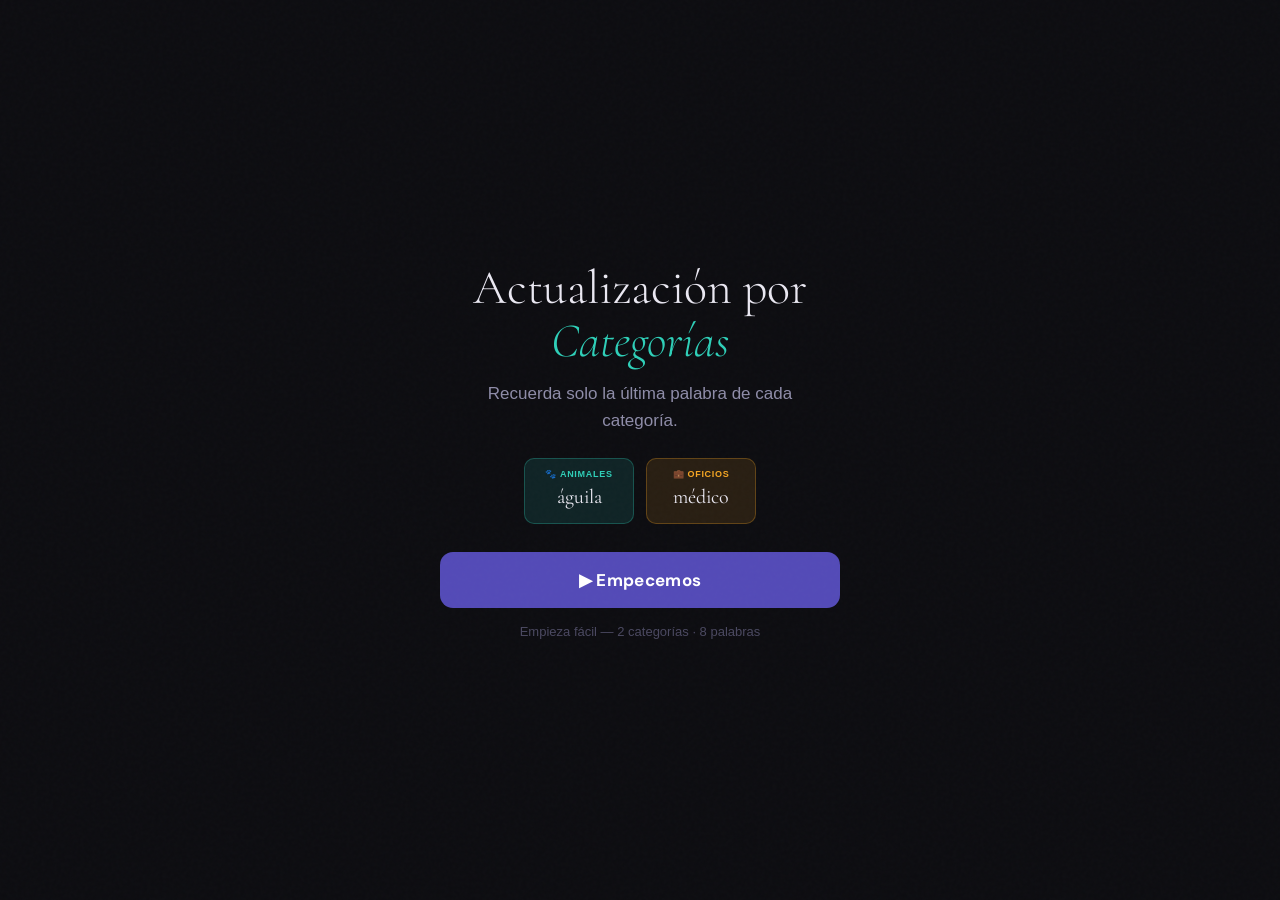
==== actualizacion_categorias.html @ b5743225 "Add files via upload" ====
<!DOCTYPE html>
<html lang="es">
<head>
<meta charset="UTF-8">
<meta name="viewport" content="width=device-width, initial-scale=1.0">
<title>EntrenaMente — Actualización por Categorías</title>
<style>
:root {
  --bg:#0C0C10; --bg2:#13131A; --card:#18181F; --card2:#1E1E28;
  --border:rgba(255,255,255,0.06); --border2:rgba(255,255,255,0.11);
  --text:#EAE8F2; --text2:#8E8CA8; --text3:#4A4860;
  /* Brand violet — primary accent */
  --violet:#B8A9FF; --violet-d:rgba(184,169,255,0.12); --violet-b:rgba(184,169,255,0.28);
  --violet-deep:#534AB7;
  /* Teal — action/success/interactive */
  --teal:#2ECFB8; --teal-d:rgba(46,207,184,0.12); --teal-b:rgba(46,207,184,0.28);
  /* Supporting palette */
  --gold:#C9A84C; --gold-l:rgba(201,168,76,0.12); --gold-b:rgba(201,168,76,0.30);
  --amber:#F5A623; --amber-d:rgba(245,166,35,0.12); --amber-b:rgba(245,166,35,0.28);
  --coral:#E05C5C; --coral-d:rgba(224,92,92,0.12); --coral-b:rgba(224,92,92,0.30);
  --purple:#B8A9FF; --purple-d:rgba(184,169,255,0.12); --purple-b:rgba(184,169,255,0.28);
  --green:#52C98A; --green-d:rgba(82,201,138,0.12); --green-b:rgba(82,201,138,0.30);
  --muted:#4A4860;
  --r:14px; --sh:0 2px 20px rgba(0,0,0,0.35);
}

* { box-sizing: border-box; margin: 0; padding: 0; }
body {
  font-family: 'Nunito', sans-serif;
  background:var(--bg); color:var(--text);
  min-height: 100vh; display: flex; flex-direction: column; align-items: center;
  padding-bottom: 60px;
}

header {
  width: 100%; background: var(--ink);
  display: flex; align-items: center; justify-content: space-between;
  padding: 12px 24px;
}
.logo { font-size: 14px; font-weight: 700; color: #fff; letter-spacing: 0.03em; }
.logo em { color: #F5C842; font-style: normal; }
.ex-tag {
  font-size: 11px; font-weight: 700; letter-spacing: 0.09em; text-transform: uppercase;
  color: var(--teal-l); background: rgba(13,115,119,0.3);
  border: 1px solid rgba(13,115,119,0.5); padding: 3px 11px; border-radius: 20px;
}
.hstats { display: flex; gap: 14px; }
.hstat { font-size: 12px; color: rgba(255,255,255,0.45); display: flex; gap: 5px; }
.hstat b { color: #F5C842; }

main { width: 100%; max-width: 680px; padding: 22px 16px 0; display: flex; flex-direction: column; gap: 16px; }

/* Stage dots */
.sdots { display: flex; gap: 5px; }
.sdot { flex: 1; height: 3px; border-radius: 2px; background: var(--bg2); transition: background 0.3s; }
.sdot.done { background: var(--teal); }
.sdot.active { background: var(--amber); }

/* Cards */
.card { background: var(--card); border-radius: var(--r); border: 1.5px solid var(--border2); box-shadow: var(--sh); overflow: hidden; display: none; }
.card.show { display: block; }
#s1.show { display:flex; flex-direction:column; min-height:100dvh; border-radius:0; border-left:none; border-right:none; border-top:none; }

.chead { padding: 15px 20px 13px; border-bottom: 1.5px solid var(--border); display: flex; justify-content: space-between; align-items: flex-start; gap: 12px; }
.ctitle { font-size: 15px; font-weight: 700; margin-bottom: 3px; }
.csub { font-size: 12px; color: var(--ink2); line-height: 1.55; max-width: 380px; }
.cpills { display: flex; gap: 6px; margin-top: 8px; flex-wrap: wrap; }
.pill { font-size: 10px; font-weight: 700; letter-spacing: 0.07em; text-transform: uppercase; padding: 2px 8px; border-radius: 20px; }
.pt { background: var(--teal-l); color: var(--teal); }
.pa { background: var(--amber-l); color: var(--amber); }
.pp { background: var(--purple-l); color: var(--purple); }

.clive { text-align: right; flex-shrink: 0; }
.clive .cv { font-size: 22px; font-weight: 700; color: var(--teal); line-height: 1; font-variant-numeric: tabular-nums; }
.clive .cl { font-size: 10px; color: var(--muted); letter-spacing: 0.06em; text-transform: uppercase; margin-top: 2px; }

.prog-bar { height: 3px; background: var(--bg2); }
.prog-fill { height: 100%; transition: width 0.4s ease, background 0.3s; }

.btn { font-family: 'Nunito', sans-serif; font-size: 13px; font-weight: 700; padding: 9px 18px; border-radius: 10px; border: none; cursor: pointer; transition: all 0.15s; }
.btn-teal { background: var(--teal); color: #fff; }
.btn-teal:hover { opacity: 0.88; }
.btn-ghost { background: transparent; color: var(--ink2); border: 1.5px solid var(--border2); }
.btn-ghost:hover { border-color: var(--ink); color: var(--ink); }
.btn-sm { padding: 6px 12px; font-size: 12px; }
.cfooter { padding:14px 20px 28px; border-top:1px solid var(--border); display:flex; align-items:center; justify-content:space-between; gap:10px; margin-top:auto; }

/* ════════════════════════
   TUTORIAL / INTRO
   ════════════════════════ */
.tut-step { display: none; flex-direction: column; }
.tut-step.show { display: flex; }
.tut-head { padding: 11px 20px; font-size: 11px; font-weight: 700; letter-spacing: 0.07em; text-transform: uppercase; color: var(--amber); background: var(--amber-m); border-bottom: 1.5px solid var(--border); }
.tut-body { padding: 18px 20px; display: flex; flex-direction: column; gap: 13px; font-size: 13px; color:var(--text); line-height: 1.65; }
.tut-body strong { color: var(--ink); }
.tut-rule { background: var(--teal-m); border: 1.5px solid rgba(13,115,119,0.2); border-radius: 10px; padding: 12px 14px; font-size: 13px; color: var(--ink2); line-height: 1.6; }
.tut-rule strong { color: var(--teal); }
.tut-footer { padding: 12px 20px; border-top: 1.5px solid var(--border); display: flex; justify-content: space-between; align-items: center; }

/* Category preview in tutorial */
.cat-preview { display: grid; grid-template-columns: 1fr 1fr; gap: 8px; }
.cat-chip {
  padding: 10px 14px; border-radius: 10px;
  border: 1.5px solid var(--border);
  display: flex; align-items: center; gap: 10px;
}
.cat-icon { font-size: 20px; }
.cat-info .cn { font-size: 13px; font-weight: 700; }
.cat-info .ce { font-size: 11px; color: var(--muted); margin-top: 1px; }
.cat-chip[data-cat="animals"] { background: var(--teal-m); border-color: rgba(13,115,119,0.3); }
.cat-chip[data-cat="animals"] .cn { color: var(--teal); }
.cat-chip[data-cat="professions"] { background: var(--amber-m); border-color: rgba(194,125,11,0.3); }
.cat-chip[data-cat="professions"] .cn { color: var(--amber); }
.cat-chip[data-cat="objects"] { background: var(--purple-m); border-color: rgba(109,40,217,0.3); }
.cat-chip[data-cat="objects"] .cn { color: var(--purple); }
.cat-chip[data-cat="places"] { background: var(--coral-m); border-color: rgba(192,57,43,0.3); }
.cat-chip[data-cat="places"] .cn { color: var(--coral); }

/* Example sequence */
.ex-stream { display: flex; gap: 8px; justify-content: center; flex-wrap: wrap; margin: 4px 0; }
.ex-word {
  padding: 7px 12px; border-radius: 9px; border: 1.5px solid var(--border2);
  background: var(--card2); font-family: 'Fraunces', serif;
  font-size: 15px; color: var(--ink2); text-align: center;
}
.ex-word.ew-animal { background: var(--teal-m); border-color: rgba(13,115,119,0.3); color: var(--teal); }
.ex-word.ew-prof { background: var(--amber-m); border-color: rgba(194,125,11,0.3); color: var(--amber); }
.ex-word.ew-obj { background: var(--purple-m); border-color: rgba(109,40,217,0.3); color: var(--purple); }
.ex-word.ew-place { background: var(--coral-m); border-color: rgba(192,57,43,0.3); color: var(--coral); }
.ex-word.latest { font-weight: 700; border-width: 2px; }

/* Difficulty selector */
.diff-opts { display: grid; grid-template-columns: repeat(3,1fr); gap: 8px; padding: 14px 20px 0; }
.dopt {
  padding: 11px 8px; border-radius: 11px; border: 1.5px solid var(--border2);
  background: var(--card2); cursor: pointer; text-align: center; transition: all 0.15s;
}
.dopt:hover { border-color: var(--teal); }
.dopt.dsel { background: var(--teal-m); border-color: var(--teal); }
.dopt .dv { font-size: 18px; font-weight: 700; color: var(--teal); }
.dopt .dl { font-size: 10px; color: var(--muted); text-transform: uppercase; letter-spacing: 0.06em; margin-top: 3px; }
.dopt .dd { font-size: 11px; color: var(--ink2); margin-top: 4px; line-height: 1.4; }

/* ════════════════════════
   GAME — word stream
   ════════════════════════ */
#stream-phase { display:flex; flex-direction:column; flex:1; }
.stream-area { flex:1; display:flex; flex-direction:column; align-items:center; justify-content:center; padding:20px; gap:20px; }

.word-stage {
  display: flex; flex-direction: column; align-items: center; gap: 8px;
}
.cat-badge {
  font-size: 11px; font-weight: 700; letter-spacing: 0.07em; text-transform: uppercase;
  padding: 3px 12px; border-radius: 20px;
}
.cat-badge.cb-animals { background: var(--teal-l); color: var(--teal); }
.cat-badge.cb-professions { background: var(--amber-l); color: var(--amber); }
.cat-badge.cb-objects { background: var(--purple-l); color: var(--purple); }
.cat-badge.cb-places { background: var(--coral-l); color: var(--coral); }

.word-big { font-family:"Cormorant Garamond",serif; font-size:56px; font-weight:300; color:var(--text); text-align:center; line-height:1.1; letter-spacing:0.01em; }
.word-big.hidden { opacity: 0; }
.word-num { font-size: 11px; color: var(--muted); letter-spacing: 0.06em; }

/* Memory slots — one per category, always visible */
.memory-slots { display:flex; gap:8px; justify-content:center; flex-wrap:wrap; padding:0 16px; }
.mem-slot { background:var(--card); border:1px solid var(--border2); border-radius:10px; padding:8px 12px; min-width:90px; text-align:center; }
.mem-slot .ms-cat { font-size: 10px; font-weight: 700; letter-spacing: 0.07em; text-transform: uppercase; margin-bottom: 5px; }
.mem-slot .ms-word {
  font-family: 'Fraunces', serif;
  font-size: 18px; font-weight: 600; color: var(--muted);
  min-height: 26px;
}
.mem-slot.ms-animals { border-color: rgba(13,115,119,0.25); }
.mem-slot.ms-animals .ms-cat { color: var(--teal); }
.mem-slot.ms-animals.updated .ms-word { color: var(--teal); }
.mem-slot.ms-professions { border-color: rgba(194,125,11,0.25); }
.mem-slot.ms-professions .ms-cat { color: var(--amber); }
.mem-slot.ms-professions.updated .ms-word { color: var(--amber); }
.mem-slot.ms-objects { border-color: rgba(109,40,217,0.25); }
.mem-slot.ms-objects .ms-cat { color: var(--purple); }
.mem-slot.ms-objects.updated .ms-word { color: var(--purple); }
.mem-slot.ms-places { border-color: rgba(192,57,43,0.25); }
.mem-slot.ms-places .ms-cat { color: var(--coral); }
.mem-slot.ms-places.updated .ms-word { color: var(--coral); }
.mem-slot.just-updated { transform: scale(1.03); box-shadow: 0 2px 10px rgba(0,0,0,0.08); }

/* Recall phase */
.recall-area { padding: 16px 20px 20px; display: flex; flex-direction: column; gap: 14px; }
.recall-label { font-size: 11px; font-weight: 700; letter-spacing: 0.07em; text-transform: uppercase; color: var(--muted); }
.recall-grid { display: grid; grid-template-columns: repeat(2, 1fr); gap: 10px; }
.recall-cat {
  border-radius: 11px; border: 1.5px solid var(--border2);
  background: var(--card2); overflow: hidden;
}
.recall-cat-head {
  padding: 8px 12px; font-size: 11px; font-weight: 700; letter-spacing: 0.07em;
  text-transform: uppercase;
}
.rch-animals { background: var(--teal-m); color: var(--teal); }
.rch-professions { background: var(--amber-m); color: var(--amber); }
.rch-objects { background: var(--purple-m); color: var(--purple); }
.rch-places { background: var(--coral-m); color: var(--coral); }
.recall-options { padding: 8px; display: flex; flex-direction: column; gap: 5px; }
.ropt {
  padding: 8px 10px; border-radius: 8px; border: 1.5px solid var(--border);
  background: var(--card); font-family: 'Fraunces', serif; font-size: 15px;
  cursor: pointer; color: var(--ink2); transition: all 0.12s;
}
.ropt:hover { border-color: var(--ink); color: var(--ink); }
.ropt.ro-correct { background: var(--green-l); border-color: var(--teal); color: var(--teal); pointer-events: none; }
.ropt.ro-wrong { background: var(--coral-l); border-color: var(--coral); color: var(--coral); pointer-events: none; }
.ropt.ro-locked { pointer-events: none; opacity: 0.4; }

/* Results */
.res-body { padding: 22px 20px; display: flex; flex-direction: column; gap: 14px; }
.res-top { display: grid; grid-template-columns: 1fr 1fr; gap: 10px; }
.res-box { background: var(--card2); border: 1.5px solid var(--border); border-radius: 12px; padding: 14px 12px; text-align: center; }
.res-box .rv { font-size: 38px; font-weight: 300; color: var(--teal); line-height: 1; }
.res-box .rl { font-size: 10px; color: var(--muted); letter-spacing: 0.05em; text-transform: uppercase; margin-top: 4px; }
.res-grid { display: grid; grid-template-columns: repeat(4,1fr); gap: 8px; }
.rg { background: var(--card2); border: 1.5px solid var(--border); border-radius: 10px; padding: 10px 8px; text-align: center; }
.rg .rv { font-size: 16px; font-weight: 700; }
.rg .rl { font-size: 10px; color: var(--muted); letter-spacing: 0.04em; text-transform: uppercase; margin-top: 2px; }
.insight { padding: 13px 15px; border-radius: 11px; background: var(--purple-m); border: 1.5px solid rgba(109,40,217,0.15); font-size: 13px; color: var(--ink2); line-height: 1.65; }
.insight strong { color: var(--purple); }
.res-btns { display: flex; gap: 10px; justify-content: center; }

/* Sci note */
.sci { background: var(--card); border: 1.5px solid var(--border2); border-radius: var(--r); padding: 15px 19px; font-size: 12px; color: var(--ink2); line-height: 1.7; box-shadow: var(--sh); }
.sci-hd { font-size: 10px; font-weight: 700; letter-spacing: 0.09em; text-transform: uppercase; color: var(--muted); margin-bottom: 7px; }

@keyframes pulse-slot { 0%,100%{opacity:1} 50%{opacity:0.6} }
.pulsing { animation: pulse-slot 0.6s ease; }

/* ═══════════════════════════════════════
   MOBILE RESPONSIVENESS — applied globally
   ═══════════════════════════════════════ */
@media (max-width: 640px) {
  /* Base text scale up */
  body { font-size: 16px; }

  /* Header: hide XP bar and secondary stats on very small screens */
  .xp-bar-wrap { display: none !important; }
  header { padding: 12px 16px !important; }

  /* Main container: full bleed with comfortable padding */
  main { padding: 16px 12px 0 !important; gap: 14px !important; }

  /* Cards: reduce padding so content breathes */
  .chead, .card-top { padding: 14px 16px 12px !important; }
  .ctitle, .card-title { font-size: 17px !important; }
  .csub, .card-sub { font-size: 14px !important; }

  /* Controls grid: single column on mobile */
  .controls-grid { grid-template-columns: 1fr !important; padding: 14px 16px !important; }

  /* Question options: bigger tap targets */
  .q-opt, .qopt, .copt, .ropt { 
    padding: 14px 16px !important; 
    font-size: 15px !important; 
    min-height: 48px !important;
  }

  /* RSVP word: bigger on mobile */
  .rsvp-pre, .rsvp-focal, .rsvp-post, .rsvp-word-full { font-size: 36px !important; }
  .rsvp-phrase { font-size: 22px !important; line-height: 1.4 !important; }
  .rsvp-viewport { height: 180px !important; padding: 0 16px !important; }

  /* Buttons: full width on mobile where stacked */
  .cfooter, .q-footer, .drill-footer { 
    padding: 12px 14px !important; 
    flex-wrap: wrap !important; 
    gap: 8px !important;
  }
  .btn { font-size: 14px !important; padding: 11px 16px !important; min-height: 44px !important; }
  .btn-sm { font-size: 13px !important; padding: 10px 14px !important; }
  .start-btn { font-size: 16px !important; padding: 16px !important; }

  /* Memory slots: 2 col max */
  .memory-slots { grid-template-columns: 1fr 1fr !important; }

  /* Recall grid: single col on narrow phones */
  .recall-grid { grid-template-columns: 1fr !important; }

  /* Word flash display */
  .word-big { font-size: 34px !important; }
  .mem-item { font-size: 38px !important; }

  /* n-back grid cells */
  .vis-grid { width: 192px !important; gap: 6px !important; }
  .cell { width: 56px !important; height: 56px !important; }

  /* Letter display */
  .letter-display { font-size: 42px !important; }

  /* Mode/tab grids */
  .mode-grid { grid-template-columns: 1fr !important; }
  .mode-tabs { grid-template-columns: 1fr !important; }
  .task-tabs { grid-template-columns: 1fr !important; }

  /* Pillar section padding on index */
  .pillar, .section-label, .divider { padding-left: 16px !important; padding-right: 16px !important; }

  /* Results boxes */
  .res-top, .res-grid { gap: 8px !important; }
  .res-box .rv, .res-big .rv { font-size: 32px !important; }

  /* Sentence display in Contrarreloj */
  .sentence-display { font-size: 16px !important; line-height: 1.8 !important; }
  .reading-area { padding: 18px 16px 14px !important; }

  /* Recall slots in Memoria Activa */
  .recall-slot { min-width: 44px !important; height: 46px !important; font-size: 12px !important; }
  .recall-area { padding: 14px 14px 16px !important; }
  .keyboard { gap: 5px !important; }
  .key { padding: 10px 5px !important; font-size: 14px !important; }

  /* Equation display */
  .equation-display { font-size: 26px !important; }

  /* Sent display in Contrarreloj */
  .sent-display { font-size: 18px !important; }

  /* Tutorial steps */
  .tut-body { padding: 14px 16px !important; font-size: 14px !important; }
  .tut-footer { padding: 12px 16px !important; }
  .tut-head { padding: 10px 16px !important; }

  /* Stats header: smaller */
  .hstats { gap: 10px !important; }
  .hstat { font-size: 11px !important; }
  .hstat b { font-size: 12px !important; }

  /* Science note collapsible */
  .sci-toggle-btn { font-size: 13px !important; }
}

/* Collapsible science note */
.sci-details {
  background: var(--card, #fff);
  border: 1.5px solid var(--border2, rgba(0,0,0,0.12));
  border-radius: 12px;
  overflow: hidden;
  box-shadow: 0 1px 4px rgba(0,0,0,0.06);
}
.sci-details summary {
  padding: 13px 18px;
  font-size: 13px; font-weight: 700;
  cursor: pointer; list-style: none;
  display: flex; align-items: center; justify-content: space-between;
  color: var(--muted, #888); letter-spacing: 0.03em;
  user-select: none;
  -webkit-tap-highlight-color: transparent;
}
.sci-details summary::-webkit-details-marker { display: none; }
.sci-details summary::after {
  content: '▸';
  font-size: 11px; transition: transform 0.2s;
  color: var(--muted, #888);
}
.sci-details[open] summary::after { transform: rotate(90deg); }
.sci-details[open] summary {
  border-bottom: 1.5px solid var(--border, rgba(0,0,0,0.08));
}
.sci-details-body {
  padding: 14px 18px 16px;
  font-size: 13px; color:var(--text); line-height: 1.7;
}
@media (max-width: 640px) {
  .sci-details summary { font-size: 14px !important; padding: 14px 16px !important; }
  .sci-details-body { font-size: 14px !important; padding: 14px 16px 16px !important; }
}

body::before{content:'';position:fixed;inset:0;pointer-events:none;z-index:0;opacity:0.4;
  background-image:url("data:image/svg+xml,%3Csvg viewBox='0 0 256 256' xmlns='http://www.w3.org/2000/svg'%3E%3Cfilter id='n'%3E%3CfeTurbulence type='fractalNoise' baseFrequency='0.9' numOctaves='4' stitchTiles='stitch'/%3E%3C/filter%3E%3Crect width='100%25' height='100%25' filter='url(%23n)' opacity='0.05'/%3E%3C/svg%3E");}

/* ── Shared design system classes ── */
.logo{font-family:'Cormorant Garamond',serif;font-size:20px;font-weight:300;color:var(--text);letter-spacing:-0.01em;}
.logo em{color:var(--gold);font-style:italic;}
.hdr-back{font-size:12px;color:var(--text3);text-decoration:none;display:flex;align-items:center;gap:4px;transition:color 0.15s;}
.hdr-back:hover{color:var(--text2);}
.hdr-ex-name{font-size:12px;font-weight:600;letter-spacing:0.08em;text-transform:uppercase;color:var(--text3);}
.hdr-stat{font-size:12px;color:var(--text3);display:flex;align-items:center;gap:5px;}
.hdr-stat b{color:var(--teal);font-size:13px;}
.instr-banner{background:var(--teal-d);border-bottom:1px solid var(--teal-b);padding:14px 20px;display:flex;align-items:flex-start;gap:12px;}
.instr-icon{font-size:20px;flex-shrink:0;margin-top:1px;}
.instr-text{font-size:14px;color:var(--text2);line-height:1.65;}
.instr-text strong{color:var(--text);font-weight:600;}
.card-title-serif{font-family:'Cormorant Garamond',serif;font-size:24px;font-weight:300;color:var(--text);line-height:1.1;margin-bottom:4px;}
.sci-details{background:var(--card);border:1px solid var(--border2);border-radius:var(--r);box-shadow:var(--sh);overflow:hidden;}
.sci-details summary{padding:13px 18px;font-size:12px;font-weight:700;letter-spacing:0.07em;text-transform:uppercase;color:var(--text3);cursor:pointer;list-style:none;display:flex;align-items:center;justify-content:space-between;-webkit-tap-highlight-color:transparent;}
.sci-details summary::-webkit-details-marker{display:none;}
.sci-details summary::after{content:'▸';font-size:10px;transition:transform 0.2s;color:var(--text3);}
.sci-details[open] summary::after{transform:rotate(90deg);}
.sci-details[open] summary{border-bottom:1px solid var(--border);}
.sci-body,.sci-details-body{padding:14px 18px 16px;font-size:13px;color:var(--text2);line-height:1.7;}
.sci-body strong,.sci-details-body strong{color:var(--text);}


/* ── Ready Screen ── */
.ready-screen {
  position:fixed; inset:0; z-index:200;
  background:var(--bg);
  display:flex; flex-direction:column;
  align-items:center; justify-content:center;
  padding:32px 24px; text-align:center;
  overflow:hidden;
}
.ready-screen.hidden { display:none; }
.ready-screen::before {
  content:''; position:absolute; inset:0; pointer-events:none; z-index:0; opacity:0.4;
  background-image:url("data:image/svg+xml,%3Csvg viewBox='0 0 256 256' xmlns='http://www.w3.org/2000/svg'%3E%3Cfilter id='n'%3E%3CfeTurbulence type='fractalNoise' baseFrequency='0.9' numOctaves='4' stitchTiles='stitch'/%3E%3C/filter%3E%3Crect width='100%25' height='100%25' filter='url(%23n)' opacity='0.05'/%3E%3C/svg%3E");
}
.ready-inner{display:flex;flex-direction:column;align-items:center;width:100%;max-width:400px;padding:12px 0 8px;text-align:center;}
@keyframes rdyUp { from{opacity:0;transform:translateY(20px)} to{opacity:1;transform:translateY(0)} }
.ready-logo{font-family:'Fredoka',sans-serif;font-size:14px;font-weight:600;color:var(--text3);letter-spacing:0.02em;margin-bottom:16px;text-align:center;}
.ready-logo em{color:var(--violet);font-style:italic;}
.ready-title {
  font-family:'Cormorant Garamond',serif;
  font-size:clamp(32px,8vw,48px); font-weight:300;
  color:var(--text); line-height:1.1; margin-bottom:12px;
}
.ready-title em { color:var(--teal); font-style:italic; }
.ready-sub{font-size:17px;color:var(--text2);line-height:1.6;text-align:center;margin-bottom:24px;max-width:320px;}
.ready-sub strong { color:var(--text); font-weight:600; }

/* Animation preview box */
.ready-preview {
  width:100%; max-width:340px;
  background:var(--card); border:1px solid var(--border2);
  border-radius:16px; overflow:hidden;
  margin-bottom:28px; min-height:110px;
  display:flex; align-items:center; justify-content:center;
  position:relative;
}
.preview-label {
  position:absolute; top:10px; left:14px;
  font-size:10px; font-weight:700; letter-spacing:0.10em;
  text-transform:uppercase; color:var(--text3);
}
.preview-inner {
  padding:20px 24px; width:100%;
  display:flex; align-items:center; justify-content:center;
}


.ready-step-text strong { color:var(--text); font-weight:600; }

.ready-btn {
  width:100%; padding:17px;
  background:var(--teal); color:var(--bg);
  border:none; border-radius:13px; cursor:pointer;
  font-family:'DM Sans',sans-serif;
  font-size:17px; font-weight:700; letter-spacing:0.02em;
  transition:all 0.2s; -webkit-tap-highlight-color:transparent;
  margin-bottom:14px;
}
.ready-btn:hover { opacity:0.88; transform:translateY(-1px); }
.ready-btn:active { transform:translateY(0); }
.ready-hint {
  font-size:13px; color:var(--text3); line-height:1.5;
}

@media(max-width:600px) {
  .ready-screen { padding:24px 16px; }
  .ready-title { font-size:34px; }
  .ready-sub { font-size:16px; }
  .ready-steps { flex-direction:column; gap:8px; }
  .ready-btn { font-size:16px; padding:16px; }
}


/* ── Brand logo ── */
.logo, .brand-name {
  font-family: 'Fredoka', 'Cormorant Garamond', serif;
  font-size: 20px; font-weight: 600;
  color: var(--text); letter-spacing: -0.01em;
  display: flex; align-items: center;
}
.logo em, .brand-name em {
  color: var(--violet); font-style: italic;
}
/* ── Primary button — violet ── */
.btn-teal, .ready-btn {
  background: var(--violet-deep) !important;
  color: #fff !important;
}
.btn-teal:hover, .ready-btn:hover {
  background: var(--violet) !important;
  opacity: 1 !important;
}
/* Keep teal for success/feedback states */
.btn-teal.btn-success { background: var(--teal) !important; }


/* Session next button — shown only during session flow */
.session-next-btn {
  display: none;
  width: 100%;
  padding: 16px;
  background: var(--violet-deep);
  color: #fff;
  border: none;
  border-radius: 13px;
  font-family: 'Fredoka', 'DM Sans', sans-serif;
  font-size: 17px;
  font-weight: 600;
  cursor: pointer;
  transition: all 0.2s;
  margin-top: 10px;
  -webkit-tap-highlight-color: transparent;
}
.session-next-btn:hover { background: var(--violet); }

</style>
<link rel="preconnect" href="https://fonts.googleapis.com">
<link href="https://fonts.googleapis.com/css2?family=Fredoka:wght@600&family=Cormorant+Garamond:ital,wght@0,300;0,400;0,600;1,300;1,400&family=DM+Sans:wght@300;400;500;600&display=swap" rel="stylesheet">
</head>
<body>

<main>

<div class="ready-screen" id="ready-screen">
  <div class="ready-inner">
    <div class="ready-title">Actualización por <em>Categorías</em></div>
    <div class="ready-sub">Recuerda solo la última palabra de cada categoría.</div>

    
    <div style="display:flex;gap:12px;justify-content:center;margin-bottom:28px;">
      <div id="rdy-slot-a" style="width:110px;background:var(--teal-d);border:1px solid var(--teal-b);border-radius:10px;padding:10px 12px;text-align:center;">
        <div style="font-size:9px;font-weight:700;letter-spacing:0.08em;text-transform:uppercase;color:var(--teal);margin-bottom:6px;">🐾 Animales</div>
        <div id="rdy-slot-a-word" style="font-family:'Cormorant Garamond',serif;font-size:20px;color:var(--text);min-height:28px;transition:opacity 0.2s;">–</div>
      </div>
      <div id="rdy-slot-b" style="width:110px;background:var(--amber-d);border:1px solid var(--amber-b);border-radius:10px;padding:10px 12px;text-align:center;">
        <div style="font-size:9px;font-weight:700;letter-spacing:0.08em;text-transform:uppercase;color:var(--amber);margin-bottom:6px;">💼 Oficios</div>
        <div id="rdy-slot-b-word" style="font-family:'Cormorant Garamond',serif;font-size:20px;color:var(--text);min-height:28px;transition:opacity 0.2s;">–</div>
      </div>
    </div>
    <button class="ready-btn" onclick="dismissReady()">▶ Empecemos</button>
    <div class="ready-hint">Empieza fácil — 2 categorías · 8 palabras</div>
  </div>
</div>
<script>
(function(){
  const seq=[
    {cat:'a',word:'perro'},{cat:'b',word:'médico'},
    {cat:'a',word:'águila'},{cat:'b',word:'piloto'},
    {cat:'a',word:'cebra'}
  ];
  let si=0;
  const sw=document.getElementById('rdy-stream-word');
  const sc=document.getElementById('rdy-stream-cat');
  const sa=document.getElementById('rdy-slot-a-word');
  const sb=document.getElementById('rdy-slot-b-word');
  if(!sw) return;
  function next(){
    const item=seq[si%seq.length];
    sw.style.opacity='0';
    setTimeout(()=>{
      sw.textContent=item.word; sw.style.opacity='1';
      sc.textContent=item.cat==='a'?'🐾 Animales':'💼 Oficios';
      if(item.cat==='a'){ sa.textContent=item.word; sa.style.color='var(--teal)'; setTimeout(()=>sa.style.color='var(--text)',600); }
      else { sb.textContent=item.word; sb.style.color='var(--amber)'; setTimeout(()=>sb.style.color='var(--text)',600); }
      si++;
    },120);
    setTimeout(()=>{ sw.style.opacity='0'; sc.textContent=''; setTimeout(next,400); },1100);
  }
  setTimeout(next,500);
})();
function dismissReady(){
  document.getElementById('ready-screen').classList.add('hidden');
  if(typeof requestWakeLock==='function') requestWakeLock();
  startGame();
}

// ── Session completion tracking ──
function markComplete() {
  try {
    const today = new Date().toISOString().slice(0,10);
    const all = JSON.parse(localStorage.getItem('em_completions') || '{}');
    if(!all[today]) all[today] = [];
    if(!all[today].includes('cats')) all[today].push('cats');
    localStorage.setItem('em_completions', JSON.stringify(all));
  } catch(e) {}
  showSessionUI();
}

function completeAndContinue() {
  markComplete();
  setTimeout(() => goNextOrHome('index.html'), 1200);
}


// ── Session navigation ──
function getSessionNext() {
  try {
    const q = JSON.parse(localStorage.getItem('em_session_queue')||'null');
    if(!q) return null;
    const today = new Date().toISOString().slice(0,10);
    if(q.date !== today) return null; // stale queue

    // Get completed today
    const all = JSON.parse(localStorage.getItem('em_completions')||'{}');
    const done = all[today] || [];

    // Find next uncompleted in queue
    const remaining = q.keys.filter(k => !done.includes(k));
    if(remaining.length === 0) return 'done'; // all finished

    const urls = {
      flash:'lectura_flash_rsvp.html', bloques:'lectura_por_bloques_prototype.html',
      contra:'contrarreloj.html', vision:'vision_paralela.html',
      saltos:'saltos_visuales.html', memoria:'memoria_activa.html',
      cats:'actualizacion_categorias.html', continua:'actualizacion_continua.html',
    };
    return urls[remaining[0]] ? urls[remaining[0]] + '?session=1' : null;
  } catch(e) { return null; }
}

function isInSession() {
  return new URLSearchParams(window.location.search).get('session') === '1';
}

function goNextOrHome(homeUrl) {
  if(!isInSession()) { window.location.href = homeUrl; return; }
  const next = getSessionNext();
  if(!next || next === 'done') {
    window.location.href = 'index.html?done=session';
  } else {
    window.location.href = next;
  }
}


// Update session button labels to reflect position in queue
function updateSessionBtnLabels() {
  if(!isInSession()) return;
  const next = getSessionNext();
  const isLast = !next || next === 'done';
  const label = isLast ? 'Finalizar sesión →' : 'Siguiente ejercicio →';
  document.querySelectorAll('.session-next-btn').forEach(b => {
    b.textContent = label;
  });
}

</script>


  <div class="sdots" style="display:none;">
    <div class="sdot active" id="sd0"></div>
    <div class="sdot" id="sd1"></div>
    <div class="sdot" id="sd2"></div>
  </div>

  <!-- ══════════════════════
       STAGE 0: Tutorial
       ══════════════════════ -->
    <div class="card show" id="s0">
    <div style="padding:20px 20px 14px;border-bottom:1px solid var(--border);">
      <div style="font-family:'Cormorant Garamond',serif;font-size:24px;font-weight:300;color:var(--text);margin-bottom:4px;">Actualización por <em style="color:var(--teal);font-style:italic;">Categorías</em></div>
      <div style="font-size:15px;color:var(--text2);line-height:1.6;">Recuerda <strong style="color:var(--text);">solo la última palabra</strong> de cada categoría. ¿Cuántas categorías quieres entrenar?</div>
    </div>

    <div style="padding:16px 20px;display:grid;grid-template-columns:repeat(3,1fr);gap:10px;">
      <div class="dopt dsel" id="diff-easy" onclick="setDiff('easy')" style="text-align:center;padding:14px 8px;">
        <div style="font-size:26px;font-weight:300;color:var(--teal);font-family:'Cormorant Garamond',serif;">2</div>
        <div style="font-size:10px;color:var(--text3);text-transform:uppercase;letter-spacing:0.06em;margin-top:2px;">categorías</div>
        <div style="font-size:12px;color:var(--text2);margin-top:6px;line-height:1.4;">Para empezar</div>
      </div>
      <div class="dopt" id="diff-medium" onclick="setDiff('medium')" style="text-align:center;padding:14px 8px;">
        <div style="font-size:26px;font-weight:300;color:var(--teal);font-family:'Cormorant Garamond',serif;">3</div>
        <div style="font-size:10px;color:var(--text3);text-transform:uppercase;letter-spacing:0.06em;margin-top:2px;">categorías</div>
        <div style="font-size:12px;color:var(--text2);margin-top:6px;line-height:1.4;">Desafío medio</div>
      </div>
      <div class="dopt" id="diff-hard" onclick="setDiff('hard')" style="text-align:center;padding:14px 8px;">
        <div style="font-size:26px;font-weight:300;color:var(--teal);font-family:'Cormorant Garamond',serif;">4</div>
        <div style="font-size:10px;color:var(--text3);text-transform:uppercase;letter-spacing:0.06em;margin-top:2px;">categorías</div>
        <div style="font-size:12px;color:var(--text2);margin-top:6px;line-height:1.4;">Máxima dificultad</div>
      </div>
    </div>

    <div style="padding:0 20px 18px;">
      <button class="btn btn-teal btn-wide" style="font-size:16px;" onclick="startGame()">▶ Comenzar</button>
    </div>
  </div>

  <!-- ══════════════════════
       STAGE 1: Stream + Recall
       ══════════════════════ -->
  <div class="card" id="s1">
    <div class="chead" style="padding:12px 20px;">
      <div style="font-size:13px;color:var(--text3);">Recuerda la última de cada categoría</div>
      <div class="clive"><div class="cv" id="g-prog">1/12</div><div class="cl">palabra</div></div>
    </div>
    <div class="prog-bar"><div class="prog-fill" id="g-fill" style="width:0%;background:var(--amber)"></div></div>

    <!-- Streaming phase -->
    <div id="stream-phase">
      <div class="stream-area">
        <div class="word-stage">
          <div class="cat-badge" id="word-cat-badge">–</div>
          <div class="word-big" id="word-display">·</div>
          <div class="word-num" id="word-num"></div>
        </div>
        <!-- Live memory slots -->
        <div class="memory-slots" id="memory-slots">
          <div class="mem-slot ms-animals" id="ms-animals">
            <div class="ms-cat">🐾 Animales</div>
            <div class="ms-word" id="msw-animals">–</div>
          </div>
          <div class="mem-slot ms-professions" id="ms-professions">
            <div class="ms-cat">💼 Profesiones</div>
            <div class="ms-word" id="msw-professions">–</div>
          </div>
          <div class="mem-slot ms-objects" id="ms-objects">
            <div class="ms-cat">🔧 Objetos</div>
            <div class="ms-word" id="msw-objects">–</div>
          </div>
          <div class="mem-slot ms-places" id="ms-places">
            <div class="ms-cat">📍 Lugares</div>
            <div class="ms-word" id="msw-places">–</div>
          </div>
        </div>
      </div>
      <div class="cfooter">
        <div style="font-size:12px;color:var(--muted)">Las ranuras muestran la última palabra guardada de cada categoría</div>
        <button class="btn btn-ghost btn-sm" onclick="abortGame()">✕ Salir</button>
      </div>
    </div>

    <!-- Recall phase (hidden until stream ends) -->
    <div id="recall-phase" style="display:none">
      <div style="padding:14px 20px 10px;background:var(--amber-m);border-bottom:1.5px solid var(--border)">
        <div style="font-size:13px;font-weight:700;color:var(--amber)">¿Cuál fue la última palabra de cada categoría?</div>
        <div style="font-size:12px;color:var(--ink2);margin-top:2px">Elige una respuesta por categoría</div>
      </div>
      <div class="recall-area">
        <div class="recall-grid" id="recall-grid"></div>
      </div>
      <div class="cfooter">
        <div style="font-size:12px;color:var(--muted)" id="recall-hint">Responde las <span id="recall-remaining">4</span> categorías para continuar</div>
        <button class="btn btn-teal" id="next-round-btn" style="display:none" onclick="nextRound()">Siguiente ronda →</button>
      </div>
    </div>
  </div>

  <!-- ══════════════════════
       STAGE 2: Results
       ══════════════════════ -->
  <div class="card" id="s2">
    <div class="chead">
      <div><div class="ctitle">Resultados</div></div>
    </div>
    <div class="res-body" id="res-body"></div>
  </div>

  <details class="sci-details session-hide">
  <summary>⚗ Base científica — actualización por categorías</summary>
  <div class="sci-details-body">Esta tarea es la medida de <em>updating</em> del modelo de Miyake et al. (2000), el framework más citado de funciones ejecutivas. <strong>El updating fue el predictor más fuerte de razonamiento fluido y comprensión lectora</strong> entre los tres componentes ejecutivos (updating, shifting, inhibición). La tarea de categorías es más accesible que el n-back porque la regla es natural ("guarda solo la última"), el estímulo es verbal-semántico (activando directamente redes de lectura), y no requiere decisiones de respuesta rápida — pero mantiene el mismo proceso de actualización continua que hace al n-back efectivo.</div>
</details>

</main>

<script>
// ─────────────────────────────
// Content
// ─────────────────────────────
const CATEGORIES = {
  animals:     { label: 'Animales',     icon: '🐾', cls: 'cb-animals',     rch: 'rch-animals',
    words: ['perro','águila','cebra','lobo','rana','delfín','puma','cigüeña','nutria','halcón',
            'lince','cobra','orca','alce','buitre','zorro','topo','cuervo','jaguar','flamenco',
            'camello','pingüino','murciélago','cóndor','hipopótamo','rinoceronte','tortuga',
            'cocodrilo','pulpo','tiburón','guepardo','búho','avestruz','gorila','castor',
            'mapache','ornitorrinco','salamandra','pelícano','armadillo'] },
  professions: { label: 'Profesiones',  icon: '💼', cls: 'cb-professions',  rch: 'rch-professions',
    words: ['médico','piloto','chef','físico','juez','pintor','sastre','geólogo','locutor','árbitro',
            'notario','herrero','cirujano','botánico','filósofo','marino','hortelano','mecánico',
            'arquitecto','ingeniero','enfermero','abogado','contador','psicólogo','biólogo',
            'astrónomo','periodista','diplomático','diseñador','economista','sociólogo',
            'farmacéutico','veterinario','arqueólogo','coreógrafo','urbanista','neurólogo',
            'climatólogo','genetista','epidemiólogo'] },
  objects:     { label: 'Objetos',      icon: '🔧', cls: 'cb-objects',      rch: 'rch-objects',
    words: ['llave','espejo','mapa','ancla','frasco','compás','linterna','navaja','bisturí','veleta',
            'prisma','tornillo','palanca','embudo','cincel','candado','pistón','péndulo',
            'termómetro','microscopio','telescopio','brújula','balanza','sextante','escalpelo',
            'cronómetro','diapasón','catalejo','manómetro','destornillador','calibrador',
            'estetoscopio','altímetro','barómetro','higrómetro','podómetro','metrónomo',
            'astrolabio','teodolito','amperímetro'] },
  places:      { label: 'Lugares',      icon: '📍', cls: 'cb-places',       rch: 'rch-places',
    words: ['plaza','faro','cueva','claustro','delta','marisma','alcázar','islote','páramo','meandro',
            'vertiente','zaguán','cenote','arrecife','colina','pantano','meseta','farallón',
            'volcán','glaciar','estuario','acantilado','sabana','tundra','bahía','cañón',
            'laguna','archipiélago','cordillera','manantial','oasis','atolón','fiordo','estepa',
            'selva','ciénaga','otero','cabo','promontorio','anfiteatro'] },
};
const CAT_KEYS = Object.keys(CATEGORIES);

// ─────────────────────────────
// State
// ─────────────────────────────
let difficulty = 'easy'; // easy=8, medium=12, hard=16
let streamLength = 8;
let totalRounds = 3;
let roundIdx = 0;
let streamIdx = 0;
let sequence = [];       // [{cat, word}]
let currentMemory = {};  // {animals: word, professions: word, ...}
let roundResults = [];   // [{cat, correct: bool}] per round
let streamTimer = null;
let recallAnswered = 0;
let recallCorrect = 0;
let totalAnswered = 0;
let totalCorrect = 0;

const WORD_SHOW_MS = 1400;
const WORD_GAP_MS  = 400;

const DIFF_LENGTHS = { easy: 8, medium: 12, hard: 16 };

// ─────────────────────────────
// Stage & tutorial nav
// ─────────────────────────────
function setStage(n) {
  ['s0','s1','s2'].forEach((id,i)=>document.getElementById(id).classList.toggle('show',i===n));
  ['sd0','sd1','sd2'].forEach((id,i)=>{
    const d=document.getElementById(id);
    d.classList.remove('active','done');
    if(i<n) d.classList.add('done'); else if(i===n) d.classList.add('active');
  });
}

function tutStep(n) {
  document.querySelectorAll('.tut-step').forEach(el=>el.classList.remove('show'));
  const s=document.getElementById('tut-'+n);
  if(s) s.classList.add('show');
}

function setDiff(d) {
  difficulty=d;
  streamLength=DIFF_LENGTHS[d];
  document.querySelectorAll('.dopt').forEach(el=>el.classList.remove('dsel'));
  document.getElementById('diff-'+d).classList.add('dsel');
  // s0-words element removed — difficulty display handled by dopt cards
}

// ─────────────────────────────
// Session start
// ─────────────────────────────
// Active categories depends on difficulty
// easy=2 cats, medium=3 cats, hard=4 cats
const DIFF_CATS = {
  easy: ['animals','professions'],
  medium: ['animals','professions','objects'],
  hard: ['animals','professions','objects','places'],
};
let activeCats = ['animals','professions']; // default easy

function startGame() {
  requestWakeLock();
  activeCats = DIFF_CATS[difficulty] || CAT_KEYS;
  roundIdx=0; totalAnswered=0; totalCorrect=0; roundResults=[];
  const hr=document.getElementById('hdr-round'); if(hr) hr.textContent='1/'+totalRounds;
  // Update recall-remaining to reflect active cat count
  const rr=document.getElementById('recall-remaining');
  if(rr) rr.textContent=activeCats.length;
  setStage(1);
  startRound();
}

function startRound() {
  streamIdx=0; recallAnswered=0; recallCorrect=0;
  currentMemory={animals:null,professions:null,objects:null,places:null};
  sequence=buildSequence(streamLength);

  const gt=document.getElementById('g-title'); if(gt) gt.textContent='Observa y actualiza';
  const gp=document.getElementById('g-prog'); if(gp) gp.textContent='1/'+streamLength;
  const gf=document.getElementById('g-fill'); if(gf){ gf.style.width='0%'; gf.style.background='var(--amber)'; }
  const hrr=document.getElementById('hdr-round'); if(hrr) hrr.textContent=(roundIdx+1)+'/'+totalRounds;
  const sp=document.getElementById('stream-phase'); if(sp) sp.style.display='';
  const rp=document.getElementById('recall-phase'); if(rp) rp.style.display='none';
  const nb=document.getElementById('next-round-btn'); if(nb) nb.style.display='none';
  const rr=document.getElementById('recall-remaining'); if(rr) rr.textContent=activeCats.length;

  // Show only active memory slots, hide inactive ones
  CAT_KEYS.forEach(cat=>{
    const slot=document.getElementById('ms-'+cat);
    const slotWord=document.getElementById('msw-'+cat);
    if(slot) slot.style.display = activeCats.includes(cat) ? '' : 'none';
    if(slotWord) slotWord.textContent='–';
    if(slot) slot.classList.remove('updated','just-updated');
  });

  updateWordDisplay('','','1 de '+streamLength);
  setTimeout(showNextWord, 600);
}

function buildSequence(len) {
  const seq=[];
  // Each active category appears at least twice
  activeCats.forEach(cat=>{
    const pool=shuffle([...CATEGORIES[cat].words]);
    seq.push({cat,word:pool[0]});
    seq.push({cat,word:pool[1]});
  });
  // Fill remainder from active cats only
  while(seq.length<len) {
    const cat=activeCats[Math.floor(Math.random()*activeCats.length)];
    const used=seq.filter(s=>s.cat===cat).map(s=>s.word);
    const avail=CATEGORIES[cat].words.filter(w=>!used.includes(w));
    if(avail.length) seq.push({cat, word:avail[Math.floor(Math.random()*avail.length)]});
  }
  return shuffle(seq).slice(0,len);
}

// ─────────────────────────────
// Stream
// ─────────────────────────────
function showNextWord() {
  if(streamIdx>=sequence.length) { endStream(); return; }

  const {cat,word}=sequence[streamIdx];
  const catData=CATEGORIES[cat];

  updateWordDisplay(catData.cls, word, (streamIdx+1)+' de '+streamLength);
  const prog=document.getElementById('g-prog');
  const fill=document.getElementById('g-fill');
  if(prog) prog.textContent=(streamIdx+1)+'/'+streamLength;
  if(fill) fill.style.width=((streamIdx+1)/streamLength*100)+'%';

  // Update live memory slot
  currentMemory[cat]=word;
  const slot=document.getElementById('ms-'+cat);
  const slotWord=document.getElementById('msw-'+cat);
  if(slot && slotWord) {
    slotWord.textContent=word;
    slot.classList.add('updated','just-updated','pulsing');
    setTimeout(()=>{ if(slot) slot.classList.remove('just-updated','pulsing'); },600);
  }

  streamIdx++;
  streamTimer=setTimeout(()=>{
    hideWordDisplay();
    streamTimer=setTimeout(showNextWord, WORD_GAP_MS);
  }, WORD_SHOW_MS);
}

function updateWordDisplay(badgeCls, word, numText) {
  const badge=document.getElementById('word-cat-badge');
  const disp=document.getElementById('word-display');
  const num=document.getElementById('word-num');
  if(!badge||!disp||!num) return; // guard: elements may not exist if stream was aborted
  badge.className='cat-badge '+(badgeCls||'');
  // Only look up category label when badgeCls is a non-empty string
  const catKey = badgeCls ? badgeCls.replace('cb-','') : '';
  badge.textContent = catKey && CATEGORIES[catKey] ? CATEGORIES[catKey].label : '';
  disp.textContent=word||'·';
  disp.className='word-big'+(word?'':' hidden');
  num.textContent=numText||'';
}

function hideWordDisplay() {
  const disp=document.getElementById('word-display');
  const badge=document.getElementById('word-cat-badge');
  if(disp) disp.classList.add('hidden');
  if(badge) badge.textContent='';
}

function endStream() {
  hideWordDisplay();
  // Transition to recall
  setTimeout(()=>{
    document.getElementById('stream-phase').style.display='none';
    buildRecallUI();
    document.getElementById('recall-phase').style.display='';
    (document.getElementById('g-title')||{textContent:''}).textContent ='¿Cuál fue la última?';
    document.getElementById('g-fill').style.width='100%';
    document.getElementById('g-fill').style.background='var(--teal)';
  }, 300);
}

// ─────────────────────────────
// Recall
// ─────────────────────────────
function buildRecallUI() {
  const grid=document.getElementById('recall-grid');
  grid.innerHTML='';
  recallAnswered=0;

  activeCats.forEach(cat=>{
    const catData=CATEGORIES[cat];
    const correct=currentMemory[cat];
    if(!correct) return;

    const seenInCat=sequence.filter(s=>s.cat===cat).map(s=>s.word);
    const distPool=seenInCat.filter(w=>w!==correct);
    const unseenPool=shuffle(CATEGORIES[cat].words.filter(w=>!seenInCat.includes(w)));
    while(distPool.length<2) distPool.push(unseenPool[distPool.length]||CATEGORIES[cat].words[distPool.length]);
    const opts=shuffle([correct,...distPool.slice(0,2)]);

    const block=document.createElement('div');
    block.className='recall-cat';
    const head=document.createElement('div');
    head.className=`recall-cat-head ${catData.rch}`;
    head.textContent=`${catData.icon} ${catData.label}`;
    const optWrap=document.createElement('div');
    optWrap.className='recall-options'; optWrap.id='ro-'+cat;

    opts.forEach(w=>{
      const d=document.createElement('div');
      d.className='ropt'; d.textContent=w; d.dataset.word=w;
      d.addEventListener('click',()=>recallAnswer(cat,w,correct,optWrap));
      optWrap.appendChild(d);
    });
    block.appendChild(head); block.appendChild(optWrap);
    grid.appendChild(block);
  });
}

function recallAnswer(cat, chosen, correct, optWrap) {
  const opts=optWrap.querySelectorAll('.ropt');
  opts.forEach(o=>{
    o.classList.add('ro-locked');
    if(o.dataset.word===correct) o.classList.add('ro-correct');
  });
  const hit=chosen===correct;
  if(!hit) {
    opts.forEach(o=>{ if(o.dataset.word===chosen) o.classList.add('ro-wrong'); });
  }

  recallAnswered++;
  if(hit) recallCorrect++;
  totalAnswered++;
  if(hit) totalCorrect++;

  roundResults.push({cat,correct:hit});
  const hdrAcc=document.getElementById('hdr-acc');
  if(hdrAcc) hdrAcc.textContent=Math.round(totalCorrect/totalAnswered*100)+'%';
  const rem=document.getElementById('recall-remaining');
  if(rem) rem.textContent=Math.max(0,activeCats.length-recallAnswered);

  if(recallAnswered===activeCats.length) {
    const isLastRound=roundIdx>=totalRounds-1;
    const hint=document.getElementById('recall-hint');
    const btn=document.getElementById('next-round-btn');
    if(hint) hint.textContent=isLastRound ? '¡Sesión completada!' : `Ronda ${roundIdx+1} de ${totalRounds} completada`;
    if(btn) { btn.textContent=isLastRound ? 'Ver resultados →' : 'Siguiente ronda →'; btn.style.display=''; }
  }
}

function nextRound() {
  roundIdx++;
  if(roundIdx>=totalRounds) { endSession(); return; }
  document.getElementById('g-fill').style.background='var(--amber)';
  startRound();
}

function abortGame() { clearTimeout(streamTimer); setStage(0); }

// ─────────────────────────────
// Results
// ─────────────────────────────
function endSession() {
  markComplete();
  clearTimeout(streamTimer);
  const acc=totalAnswered>0?Math.round(totalCorrect/totalAnswered*100):0;

  // Per-category breakdown
  const catAcc={};
  CAT_KEYS.forEach(cat=>{
    const rr=roundResults.filter(r=>r.cat===cat);
    catAcc[cat]=rr.length>0?Math.round(rr.filter(r=>r.correct).length/rr.length*100):0;
  });

  let insight;
  if(acc>=85) insight=`<strong>Actualización excelente.</strong> Tu memoria de trabajo actualiza información con alta eficacia. Prueba el nivel Difícil (16 palabras) o añade una ronda extra en la próxima sesión.`;
  else if(acc>=65) insight=`<strong>Progreso sólido.</strong> La actualización mejora con práctica diaria. Mantén la dificultad actual durante 3–4 sesiones antes de avanzar.`;
  else insight=`<strong>En construcción.</strong> La actualización por categorías mejora rápidamente con práctica. Intenta con 8 palabras si la sesión se siente abrumadora — el proceso de descarte es la habilidad que entrenas.`;

  document.getElementById('res-body').innerHTML=`
    <div class="res-top">
      <div class="res-box"><div class="rv">${acc}%</div><div class="rl">Precisión global</div></div>
      <div class="res-box"><div class="rv">${totalCorrect}/${totalAnswered}</div><div class="rl">Respuestas correctas</div></div>
    </div>
    <div class="res-grid">
      ${CAT_KEYS.map(cat=>`<div class="rg"><div class="rv" style="color:${catAcc[cat]>=67?'var(--teal)':'var(--coral)'}">${catAcc[cat]}%</div><div class="rl">${CATEGORIES[cat].icon} ${CATEGORIES[cat].label}</div></div>`).join('')}
    </div>
    <div class="insight">${insight}</div>
    <div class="res-btns">
      <button class="btn btn-ghost session-hide" onclick="setStage(0)">← Cambiar dificultad</button>
      <button class="session-next-btn" onclick="completeAndContinue()" style="display:none;width:100%;padding:16px;background:var(--violet-deep);color:#fff;border:none;border-radius:13px;font-family:'Fredoka','DM Sans',sans-serif;font-size:17px;font-weight:600;cursor:pointer;margin-top:8px;">Siguiente ejercicio →</button>
      <button class="btn btn-teal" onclick="startGame()">Repetir sesión →</button>
    </div>
  `;
  setStage(2);
  markComplete();
  if(isInSession()){
    document.querySelectorAll('.session-next-btn').forEach(b=>{b.style.display='block';});
    document.querySelectorAll('.session-hide').forEach(b=>{b.style.display='none';});
  }
}

// ─────────────────────────────
// Utils
// ─────────────────────────────
function shuffle(a){return [...a].sort(()=>Math.random()-0.5);}

setStage(0);

// ── Show session navigation UI ──
function showSessionUI() {
  if(!isInSession()) return;
  updateSessionBtnLabels();
  // Show the next button
  document.querySelectorAll('.session-next-btn').forEach(b => {
    b.style.cssText = 'display:block!important';
  });
  // Hide the repeat/reset buttons
  document.querySelectorAll('.session-hide').forEach(b => {
    b.style.cssText = 'display:none!important';
  });
}

// ── Wake Lock: prevent screen sleep during exercise ──
let _wakeLock = null;
async function requestWakeLock() {
  if(!('wakeLock' in navigator)) return;
  try {
    _wakeLock = await navigator.wakeLock.request('screen');
  } catch(e) {}
}
function releaseWakeLock() {
  if(_wakeLock) { _wakeLock.release().catch(()=>{}); _wakeLock = null; }
}
// Re-acquire on tab visibility change
document.addEventListener('visibilitychange', () => {
  if(document.visibilityState === 'visible') requestWakeLock();
});

// ── Ready screen preview animation ──
(function startCatPreview(){
  const slotA = document.getElementById('rdy-slot-a-word');
  const slotB = document.getElementById('rdy-slot-b-word');
  if(!slotA || !slotB) return;
  const animales = ['águila','cebra','tigre','oso','puma'];
  const oficios  = ['médico','piloto','chef','pintor','juez'];
  let i = 0;
  function tick(){
    const a = animales[i % animales.length];
    const b = oficios[i % oficios.length];
    slotA.style.opacity = '0';
    slotB.style.opacity = '0';
    setTimeout(function(){
      slotA.textContent = a;
      slotB.textContent = b;
      slotA.style.opacity = '1';
      slotB.style.opacity = '1';
      i++;
    }, 200);
  }
  tick();
  setInterval(tick, 1800);
})();

</script>

<div style="position:fixed;bottom:0;left:0;right:0;z-index:40;display:flex;justify-content:center;align-items:center;padding:10px 20px 20px;pointer-events:none;">
  <a href="index.html" style="font-family:'Fredoka',sans-serif;font-size:14px;font-weight:600;color:var(--text3);letter-spacing:-0.01em;text-decoration:none;pointer-events:all;opacity:0.6;transition:opacity 0.2s;" onmouseover="this.style.opacity='1'" onmouseout="this.style.opacity='0.6'">
    Entrena<em style="color:var(--violet);font-style:italic;">Mente</em>
  </a>
</div>

</body>
</html>
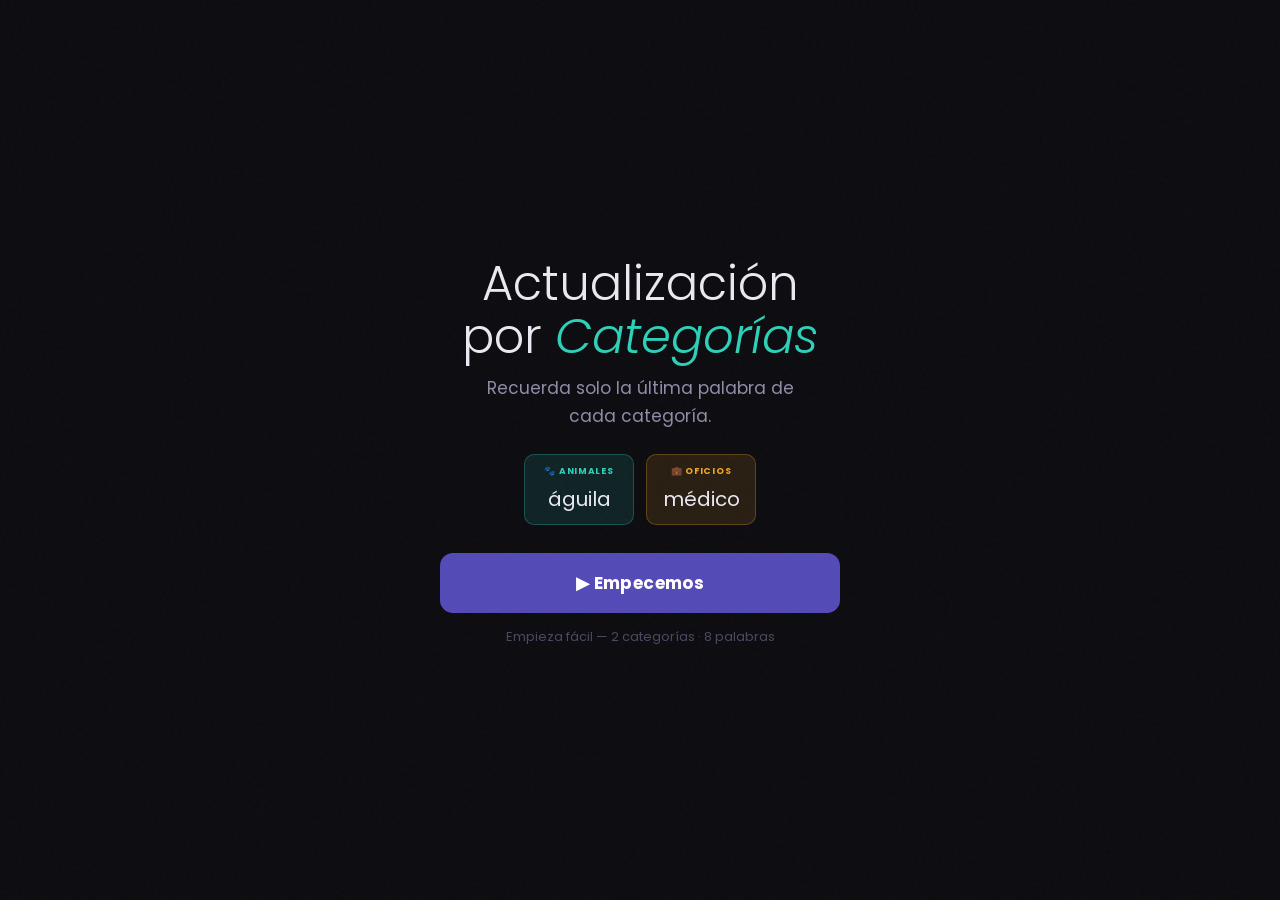
==== commit b4b72abe: "Add files via upload" ====
--- a/actualizacion_categorias.html
+++ b/actualizacion_categorias.html
@@ -26,7 +26,7 @@
 
 * { box-sizing: border-box; margin: 0; padding: 0; }
 body {
-  font-family: 'Nunito', sans-serif;
+  font-family: 'Poppins', sans-serif;
   background:var(--bg); color:var(--text);
   min-height: 100vh; display: flex; flex-direction: column; align-items: center;
   padding-bottom: 60px;
@@ -77,7 +77,7 @@
 .prog-bar { height: 3px; background: var(--bg2); }
 .prog-fill { height: 100%; transition: width 0.4s ease, background 0.3s; }
 
-.btn { font-family: 'Nunito', sans-serif; font-size: 13px; font-weight: 700; padding: 9px 18px; border-radius: 10px; border: none; cursor: pointer; transition: all 0.15s; }
+.btn { font-family: 'Poppins', sans-serif; font-size: 13px; font-weight: 700; padding: 9px 18px; border-radius: 10px; border: none; cursor: pointer; transition: all 0.15s; }
 .btn-teal { background: var(--teal); color: #fff; }
 .btn-teal:hover { opacity: 0.88; }
 .btn-ghost { background: transparent; color: var(--ink2); border: 1.5px solid var(--border2); }
@@ -159,7 +159,7 @@
 .cat-badge.cb-objects { background: var(--purple-l); color: var(--purple); }
 .cat-badge.cb-places { background: var(--coral-l); color: var(--coral); }
 
-.word-big { font-family:"Cormorant Garamond",serif; font-size:56px; font-weight:300; color:var(--text); text-align:center; line-height:1.1; letter-spacing:0.01em; }
+.word-big { font-family:"Poppins",sans-serif; font-size:56px; font-weight:300; color:var(--text); text-align:center; line-height:1.1; letter-spacing:0.01em; }
 .word-big.hidden { opacity: 0; }
 .word-num { font-size: 11px; color: var(--muted); letter-spacing: 0.06em; }
 
@@ -377,7 +377,7 @@
   background-image:url("data:image/svg+xml,%3Csvg viewBox='0 0 256 256' xmlns='http://www.w3.org/2000/svg'%3E%3Cfilter id='n'%3E%3CfeTurbulence type='fractalNoise' baseFrequency='0.9' numOctaves='4' stitchTiles='stitch'/%3E%3C/filter%3E%3Crect width='100%25' height='100%25' filter='url(%23n)' opacity='0.05'/%3E%3C/svg%3E");}
 
 /* ── Shared design system classes ── */
-.logo{font-family:'Cormorant Garamond',serif;font-size:20px;font-weight:300;color:var(--text);letter-spacing:-0.01em;}
+.logo{font-family:'Poppins',sans-serif;font-size:20px;font-weight:300;color:var(--text);letter-spacing:-0.01em;}
 .logo em{color:var(--gold);font-style:italic;}
 .hdr-back{font-size:12px;color:var(--text3);text-decoration:none;display:flex;align-items:center;gap:4px;transition:color 0.15s;}
 .hdr-back:hover{color:var(--text2);}
@@ -388,7 +388,7 @@
 .instr-icon{font-size:20px;flex-shrink:0;margin-top:1px;}
 .instr-text{font-size:14px;color:var(--text2);line-height:1.65;}
 .instr-text strong{color:var(--text);font-weight:600;}
-.card-title-serif{font-family:'Cormorant Garamond',serif;font-size:24px;font-weight:300;color:var(--text);line-height:1.1;margin-bottom:4px;}
+.card-title-serif{font-family:'Poppins',sans-serif;font-size:24px;font-weight:300;color:var(--text);line-height:1.1;margin-bottom:4px;}
 .sci-details{background:var(--card);border:1px solid var(--border2);border-radius:var(--r);box-shadow:var(--sh);overflow:hidden;}
 .sci-details summary{padding:13px 18px;font-size:12px;font-weight:700;letter-spacing:0.07em;text-transform:uppercase;color:var(--text3);cursor:pointer;list-style:none;display:flex;align-items:center;justify-content:space-between;-webkit-tap-highlight-color:transparent;}
 .sci-details summary::-webkit-details-marker{display:none;}
@@ -418,7 +418,7 @@
 .ready-logo{font-family:'Fredoka',sans-serif;font-size:14px;font-weight:600;color:var(--text3);letter-spacing:0.02em;margin-bottom:16px;text-align:center;}
 .ready-logo em{color:var(--violet);font-style:italic;}
 .ready-title {
-  font-family:'Cormorant Garamond',serif;
+  font-family:'Poppins',sans-serif;
   font-size:clamp(32px,8vw,48px); font-weight:300;
   color:var(--text); line-height:1.1; margin-bottom:12px;
 }
@@ -452,7 +452,7 @@
   width:100%; padding:17px;
   background:var(--teal); color:var(--bg);
   border:none; border-radius:13px; cursor:pointer;
-  font-family:'DM Sans',sans-serif;
+  font-family:'Poppins',sans-serif;
   font-size:17px; font-weight:700; letter-spacing:0.02em;
   transition:all 0.2s; -webkit-tap-highlight-color:transparent;
   margin-bottom:14px;
@@ -474,7 +474,7 @@
 
 /* ── Brand logo ── */
 .logo, .brand-name {
-  font-family: 'Fredoka', 'Cormorant Garamond', serif;
+  font-family: 'Fredoka', 'Poppins', sans-serif;
   font-size: 20px; font-weight: 600;
   color: var(--text); letter-spacing: -0.01em;
   display: flex; align-items: center;
@@ -504,7 +504,7 @@
   color: #fff;
   border: none;
   border-radius: 13px;
-  font-family: 'Fredoka', 'DM Sans', sans-serif;
+  font-family: 'Fredoka', 'Poppins', sans-serif;
   font-size: 17px;
   font-weight: 600;
   cursor: pointer;
@@ -516,7 +516,7 @@
 
 </style>
 <link rel="preconnect" href="https://fonts.googleapis.com">
-<link href="https://fonts.googleapis.com/css2?family=Fredoka:wght@600&family=Cormorant+Garamond:ital,wght@0,300;0,400;0,600;1,300;1,400&family=DM+Sans:wght@300;400;500;600&display=swap" rel="stylesheet">
+<link href="https://fonts.googleapis.com/css2?family=Fredoka:wght@600&family=Poppins:wght@400;500;600;700&display=swap" rel="stylesheet">
 </head>
 <body>
 
@@ -531,11 +531,11 @@
     <div style="display:flex;gap:12px;justify-content:center;margin-bottom:28px;">
       <div id="rdy-slot-a" style="width:110px;background:var(--teal-d);border:1px solid var(--teal-b);border-radius:10px;padding:10px 12px;text-align:center;">
         <div style="font-size:9px;font-weight:700;letter-spacing:0.08em;text-transform:uppercase;color:var(--teal);margin-bottom:6px;">🐾 Animales</div>
-        <div id="rdy-slot-a-word" style="font-family:'Cormorant Garamond',serif;font-size:20px;color:var(--text);min-height:28px;transition:opacity 0.2s;">–</div>
+        <div id="rdy-slot-a-word" style="font-family:'Poppins',sans-serif;font-size:20px;color:var(--text);min-height:28px;transition:opacity 0.2s;">–</div>
       </div>
       <div id="rdy-slot-b" style="width:110px;background:var(--amber-d);border:1px solid var(--amber-b);border-radius:10px;padding:10px 12px;text-align:center;">
         <div style="font-size:9px;font-weight:700;letter-spacing:0.08em;text-transform:uppercase;color:var(--amber);margin-bottom:6px;">💼 Oficios</div>
-        <div id="rdy-slot-b-word" style="font-family:'Cormorant Garamond',serif;font-size:20px;color:var(--text);min-height:28px;transition:opacity 0.2s;">–</div>
+        <div id="rdy-slot-b-word" style="font-family:'Poppins',sans-serif;font-size:20px;color:var(--text);min-height:28px;transition:opacity 0.2s;">–</div>
       </div>
     </div>
     <button class="ready-btn" onclick="dismissReady()">▶ Empecemos</button>
@@ -659,23 +659,23 @@
        ══════════════════════ -->
     <div class="card show" id="s0">
     <div style="padding:20px 20px 14px;border-bottom:1px solid var(--border);">
-      <div style="font-family:'Cormorant Garamond',serif;font-size:24px;font-weight:300;color:var(--text);margin-bottom:4px;">Actualización por <em style="color:var(--teal);font-style:italic;">Categorías</em></div>
+      <div style="font-family:'Poppins',sans-serif;font-size:24px;font-weight:300;color:var(--text);margin-bottom:4px;">Actualización por <em style="color:var(--teal);font-style:italic;">Categorías</em></div>
       <div style="font-size:15px;color:var(--text2);line-height:1.6;">Recuerda <strong style="color:var(--text);">solo la última palabra</strong> de cada categoría. ¿Cuántas categorías quieres entrenar?</div>
     </div>
 
     <div style="padding:16px 20px;display:grid;grid-template-columns:repeat(3,1fr);gap:10px;">
       <div class="dopt dsel" id="diff-easy" onclick="setDiff('easy')" style="text-align:center;padding:14px 8px;">
-        <div style="font-size:26px;font-weight:300;color:var(--teal);font-family:'Cormorant Garamond',serif;">2</div>
+        <div style="font-size:26px;font-weight:300;color:var(--teal);font-family:'Poppins',sans-serif;">2</div>
         <div style="font-size:10px;color:var(--text3);text-transform:uppercase;letter-spacing:0.06em;margin-top:2px;">categorías</div>
         <div style="font-size:12px;color:var(--text2);margin-top:6px;line-height:1.4;">Para empezar</div>
       </div>
       <div class="dopt" id="diff-medium" onclick="setDiff('medium')" style="text-align:center;padding:14px 8px;">
-        <div style="font-size:26px;font-weight:300;color:var(--teal);font-family:'Cormorant Garamond',serif;">3</div>
+        <div style="font-size:26px;font-weight:300;color:var(--teal);font-family:'Poppins',sans-serif;">3</div>
         <div style="font-size:10px;color:var(--text3);text-transform:uppercase;letter-spacing:0.06em;margin-top:2px;">categorías</div>
         <div style="font-size:12px;color:var(--text2);margin-top:6px;line-height:1.4;">Desafío medio</div>
       </div>
       <div class="dopt" id="diff-hard" onclick="setDiff('hard')" style="text-align:center;padding:14px 8px;">
-        <div style="font-size:26px;font-weight:300;color:var(--teal);font-family:'Cormorant Garamond',serif;">4</div>
+        <div style="font-size:26px;font-weight:300;color:var(--teal);font-family:'Poppins',sans-serif;">4</div>
         <div style="font-size:10px;color:var(--text3);text-transform:uppercase;letter-spacing:0.06em;margin-top:2px;">categorías</div>
         <div style="font-size:12px;color:var(--text2);margin-top:6px;line-height:1.4;">Máxima dificultad</div>
       </div>
@@ -1089,7 +1089,7 @@
     <div class="insight">${insight}</div>
     <div class="res-btns">
       <button class="btn btn-ghost session-hide" onclick="setStage(0)">← Cambiar dificultad</button>
-      <button class="session-next-btn" onclick="completeAndContinue()" style="display:none;width:100%;padding:16px;background:var(--violet-deep);color:#fff;border:none;border-radius:13px;font-family:'Fredoka','DM Sans',sans-serif;font-size:17px;font-weight:600;cursor:pointer;margin-top:8px;">Siguiente ejercicio →</button>
+      <button class="session-next-btn" onclick="completeAndContinue()" style="display:none;width:100%;padding:16px;background:var(--violet-deep);color:#fff;border:none;border-radius:13px;font-family:'Fredoka','Poppins',sans-serif;font-size:17px;font-weight:600;cursor:pointer;margin-top:8px;">Siguiente ejercicio →</button>
       <button class="btn btn-teal" onclick="startGame()">Repetir sesión →</button>
     </div>
   `;
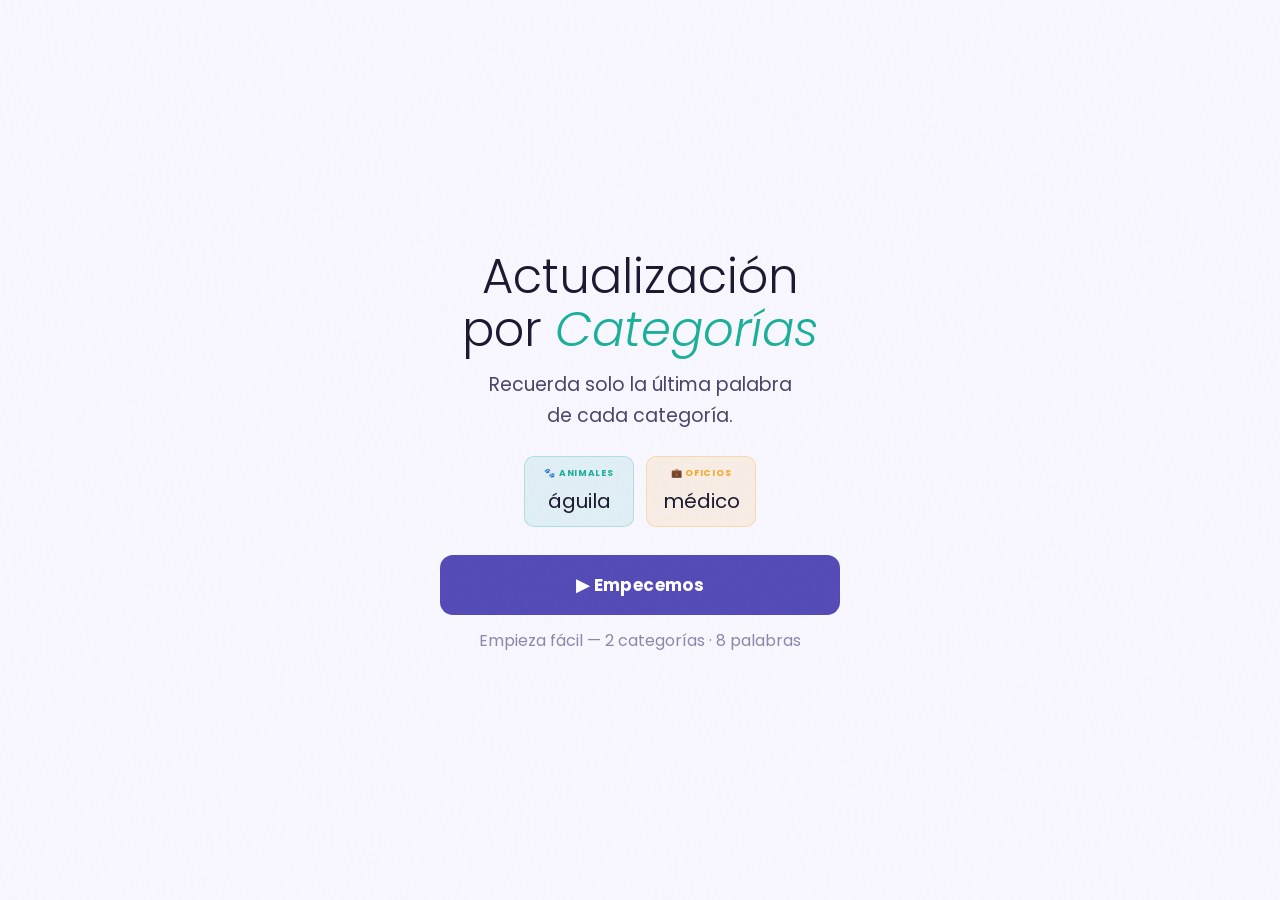
==== commit 1792ab58: "Add files via upload" ====
--- a/actualizacion_categorias.html
+++ b/actualizacion_categorias.html
@@ -4,16 +4,17 @@
 <meta charset="UTF-8">
 <meta name="viewport" content="width=device-width, initial-scale=1.0">
 <title>EntrenaMente — Actualización por Categorías</title>
+<script>try{const u=JSON.parse(localStorage.getItem("em_user")||"{}");if(u.profile==="child")document.title="EntrenaMente — ¡Categorías!";}catch(e){}</script>
 <style>
 :root {
-  --bg:#0C0C10; --bg2:#13131A; --card:#18181F; --card2:#1E1E28;
-  --border:rgba(255,255,255,0.06); --border2:rgba(255,255,255,0.11);
-  --text:#EAE8F2; --text2:#8E8CA8; --text3:#4A4860;
+  --bg:#F8F7FF; --bg2:#F0EEF8; --card:#FFFFFF; --card2:#F4F2FC;
+  --border:rgba(0,0,0,0.07); --border2:rgba(0,0,0,0.13);
+  --text:#1A1830; --text2:#4A4468; --text3:#8B87A8;
   /* Brand violet — primary accent */
-  --violet:#B8A9FF; --violet-d:rgba(184,169,255,0.12); --violet-b:rgba(184,169,255,0.28);
+  --violet:#6C5CE7; --violet-d:rgba(108,92,231,0.10); --violet-b:rgba(108,92,231,0.25);
   --violet-deep:#534AB7;
   /* Teal — action/success/interactive */
-  --teal:#2ECFB8; --teal-d:rgba(46,207,184,0.12); --teal-b:rgba(46,207,184,0.28);
+  --teal:#1AAF9A; --teal-d:rgba(26,175,154,0.10); --teal-b:rgba(26,175,154,0.25);
   /* Supporting palette */
   --gold:#C9A84C; --gold-l:rgba(201,168,76,0.12); --gold-b:rgba(201,168,76,0.30);
   --amber:#F5A623; --amber-d:rgba(245,166,35,0.12); --amber-b:rgba(245,166,35,0.28);
@@ -22,6 +23,54 @@
   --green:#52C98A; --green-d:rgba(82,201,138,0.12); --green-b:rgba(82,201,138,0.30);
   --muted:#4A4860;
   --r:14px; --sh:0 2px 20px rgba(0,0,0,0.35);
+}
+
+
+/* ════════════════════════
+   CHILD MODE overrides
+   ════════════════════════ */
+body.child-mode {
+  --bg: #F8F7FF;
+}
+body.child-mode .word-big {
+  font-size: 64px;
+  font-weight: 700;
+  color: var(--text);
+}
+body.child-mode .cat-badge {
+  font-size: 13px;
+  padding: 5px 16px;
+  border-radius: 20px;
+}
+body.child-mode .mem-slot .ms-word {
+  font-size: 22px;
+}
+body.child-mode .mem-slot .ms-cat {
+  font-size: 12px;
+}
+body.child-mode .recall-opt {
+  font-size: 17px;
+  padding: 14px 16px;
+}
+body.child-mode .dopt .dv { font-size: 22px; }
+body.child-mode .dopt .dl { font-size: 12px; }
+body.child-mode .dopt .dd { font-size: 13px; }
+body.child-mode .insight {
+  font-size: 15px;
+  line-height: 1.7;
+  text-align: center;
+  padding: 16px 20px;
+}
+body.child-mode .insight strong {
+  font-size: 17px;
+  display: block;
+  margin-bottom: 6px;
+}
+/* Hide hard difficulty in child mode */
+body.child-mode #diff-hard { display: none; }
+/* Bigger round result feedback */
+body.child-mode .round-hint {
+  font-size: 15px;
 }
 
 * { box-sizing: border-box; margin: 0; padding: 0; }
@@ -373,20 +422,19 @@
   .sci-details-body { font-size: 14px !important; padding: 14px 16px 16px !important; }
 }
 
-body::before{content:'';position:fixed;inset:0;pointer-events:none;z-index:0;opacity:0.4;
-  background-image:url("data:image/svg+xml,%3Csvg viewBox='0 0 256 256' xmlns='http://www.w3.org/2000/svg'%3E%3Cfilter id='n'%3E%3CfeTurbulence type='fractalNoise' baseFrequency='0.9' numOctaves='4' stitchTiles='stitch'/%3E%3C/filter%3E%3Crect width='100%25' height='100%25' filter='url(%23n)' opacity='0.05'/%3E%3C/svg%3E");}
+body::before{display:none;}
 
 /* ── Shared design system classes ── */
 .logo{font-family:'Poppins',sans-serif;font-size:20px;font-weight:300;color:var(--text);letter-spacing:-0.01em;}
 .logo em{color:var(--gold);font-style:italic;}
-.hdr-back{font-size:12px;color:var(--text3);text-decoration:none;display:flex;align-items:center;gap:4px;transition:color 0.15s;}
+.hdr-back{font-size:15px;color:var(--text3);text-decoration:none;display:flex;align-items:center;gap:4px;transition:color 0.15s;}
 .hdr-back:hover{color:var(--text2);}
-.hdr-ex-name{font-size:12px;font-weight:600;letter-spacing:0.08em;text-transform:uppercase;color:var(--text3);}
-.hdr-stat{font-size:12px;color:var(--text3);display:flex;align-items:center;gap:5px;}
+.hdr-ex-name{font-size:15px;font-weight:600;letter-spacing:0.08em;text-transform:uppercase;color:var(--text3);}
+.hdr-stat{font-size:15px;color:var(--text3);display:flex;align-items:center;gap:5px;}
 .hdr-stat b{color:var(--teal);font-size:13px;}
 .instr-banner{background:var(--teal-d);border-bottom:1px solid var(--teal-b);padding:14px 20px;display:flex;align-items:flex-start;gap:12px;}
 .instr-icon{font-size:20px;flex-shrink:0;margin-top:1px;}
-.instr-text{font-size:14px;color:var(--text2);line-height:1.65;}
+.instr-text{font-size:17px;color:var(--text2);line-height:1.65;}
 .instr-text strong{color:var(--text);font-weight:600;}
 .card-title-serif{font-family:'Poppins',sans-serif;font-size:24px;font-weight:300;color:var(--text);line-height:1.1;margin-bottom:4px;}
 .sci-details{background:var(--card);border:1px solid var(--border2);border-radius:var(--r);box-shadow:var(--sh);overflow:hidden;}
@@ -395,7 +443,7 @@
 .sci-details summary::after{content:'▸';font-size:10px;transition:transform 0.2s;color:var(--text3);}
 .sci-details[open] summary::after{transform:rotate(90deg);}
 .sci-details[open] summary{border-bottom:1px solid var(--border);}
-.sci-body,.sci-details-body{padding:14px 18px 16px;font-size:13px;color:var(--text2);line-height:1.7;}
+.sci-body,.sci-details-body{padding:14px 18px 16px;font-size:16px;color:var(--text2);line-height:1.7;}
 .sci-body strong,.sci-details-body strong{color:var(--text);}
 
 
@@ -423,7 +471,7 @@
   color:var(--text); line-height:1.1; margin-bottom:12px;
 }
 .ready-title em { color:var(--teal); font-style:italic; }
-.ready-sub{font-size:17px;color:var(--text2);line-height:1.6;text-align:center;margin-bottom:24px;max-width:320px;}
+.ready-sub{font-size:19px;color:var(--text2);line-height:1.65;text-align:center;margin-bottom:24px;max-width:320px;}
 .ready-sub strong { color:var(--text); font-weight:600; }
 
 /* Animation preview box */
@@ -460,7 +508,7 @@
 .ready-btn:hover { opacity:0.88; transform:translateY(-1px); }
 .ready-btn:active { transform:translateY(0); }
 .ready-hint {
-  font-size:13px; color:var(--text3); line-height:1.5;
+  font-size:16px; color:var(--text3); line-height:1.5;
 }
 
 @media(max-width:600px) {
@@ -474,7 +522,7 @@
 
 /* ── Brand logo ── */
 .logo, .brand-name {
-  font-family: 'Fredoka', 'Poppins', sans-serif;
+  font-family: 'Fredoka','Poppins',sans-serif;
   font-size: 20px; font-weight: 600;
   color: var(--text); letter-spacing: -0.01em;
   display: flex; align-items: center;
@@ -504,7 +552,7 @@
   color: #fff;
   border: none;
   border-radius: 13px;
-  font-family: 'Fredoka', 'Poppins', sans-serif;
+  font-family: 'Fredoka', 'Poppins',sans-serif;
   font-size: 17px;
   font-weight: 600;
   cursor: pointer;
@@ -521,6 +569,31 @@
 <body>
 
 <main>
+
+<!-- First-time intro screen -->
+<div id="first-intro" style="display:none;position:fixed;inset:0;background:var(--bg);z-index:200;
+  flex-direction:column;align-items:center;justify-content:center;
+  padding:40px 28px;text-align:center;">
+  <div style="width:88px;height:88px;border-radius:28px;background:var(--amber-d);
+    border:1.5px solid var(--amber-b);display:flex;align-items:center;justify-content:center;
+    font-size:42px;margin-bottom:28px;box-shadow:0 0 40px rgba(245,166,35,0.15);">🧠</div>
+  <div style="font-size:14px;font-weight:700;letter-spacing:0.10em;text-transform:uppercase;
+    color:var(--amber);margin-bottom:10px;">Ejercicio 2 de 3</div>
+  <div style="font-family:'Cormorant Garamond',serif;font-size:clamp(28px,7vw,40px);
+    font-weight:300;color:var(--text);line-height:1.2;margin-bottom:16px;">
+    Actualización por <em style="color:var(--amber);font-style:italic;">Categorías</em>
+  </div>
+  <div style="font-size:16px;color:var(--text2);line-height:1.7;max-width:300px;margin-bottom:12px;">
+    Ahora un ejercicio que entrena tu <strong style="color:var(--text);">memoria de trabajo</strong> — la capacidad de mantener y actualizar información mientras piensas.
+  </div>
+  <div style="font-size:16px;color:var(--text3);margin-bottom:36px;">~3 minutos · Sin tiempo límite</div>
+  <button onclick="dismissFirstIntro()" style="width:100%;max-width:340px;padding:18px;
+    background:var(--amber);color:#0C0C10;border:none;border-radius:14px;
+    font-family:'Fredoka','DM Sans',sans-serif;font-size:18px;font-weight:600;
+    cursor:pointer;letter-spacing:0.01em;">
+    ▶ Comenzar
+  </button>
+</div>
 
 <div class="ready-screen" id="ready-screen">
   <div class="ready-inner">
@@ -569,6 +642,11 @@
   }
   setTimeout(next,500);
 })();
+function dismissFirstIntro() {
+  document.getElementById('first-intro').style.display = 'none';
+  document.getElementById('ready-screen').classList.remove('hidden');
+}
+
 function dismissReady(){
   document.getElementById('ready-screen').classList.add('hidden');
   if(typeof requestWakeLock==='function') requestWakeLock();
@@ -615,7 +693,9 @@
       saltos:'saltos_visuales.html', memoria:'memoria_activa.html',
       cats:'actualizacion_categorias.html', continua:'actualizacion_continua.html',
     };
-    return urls[remaining[0]] ? urls[remaining[0]] + '?session=1' : null;
+    const isFirst = new URLSearchParams(window.location.search).get('first') === '1';
+    const suffix = isFirst ? '?session=1&first=1' : '?session=1';
+    return urls[remaining[0]] ? urls[remaining[0]] + suffix : null;
   } catch(e) { return null; }
 }
 
@@ -658,40 +738,47 @@
        STAGE 0: Tutorial
        ══════════════════════ -->
     <div class="card show" id="s0">
-    <div style="padding:20px 20px 14px;border-bottom:1px solid var(--border);">
-      <div style="font-family:'Poppins',sans-serif;font-size:24px;font-weight:300;color:var(--text);margin-bottom:4px;">Actualización por <em style="color:var(--teal);font-style:italic;">Categorías</em></div>
-      <div style="font-size:15px;color:var(--text2);line-height:1.6;">Recuerda <strong style="color:var(--text);">solo la última palabra</strong> de cada categoría. ¿Cuántas categorías quieres entrenar?</div>
-    </div>
-
-    <div style="padding:16px 20px;display:grid;grid-template-columns:repeat(3,1fr);gap:10px;">
-      <div class="dopt dsel" id="diff-easy" onclick="setDiff('easy')" style="text-align:center;padding:14px 8px;">
-        <div style="font-size:26px;font-weight:300;color:var(--teal);font-family:'Poppins',sans-serif;">2</div>
-        <div style="font-size:10px;color:var(--text3);text-transform:uppercase;letter-spacing:0.06em;margin-top:2px;">categorías</div>
-        <div style="font-size:12px;color:var(--text2);margin-top:6px;line-height:1.4;">Para empezar</div>
+    <!-- Adult s0 -->
+    <div id="s0-adult">
+      <div style="padding:20px 20px 14px;border-bottom:1px solid var(--border);">
+        <div style="font-family:'Poppins',sans-serif;font-size:24px;font-weight:300;color:var(--text);margin-bottom:4px;">Actualización por <em style="color:var(--teal);font-style:italic;">Categorías</em></div>
+        <div style="font-size:15px;color:var(--text2);line-height:1.6;">Recuerda <strong style="color:var(--text);">solo la última palabra</strong> de cada categoría. ¿Cuántas categorías quieres entrenar?</div>
       </div>
-      <div class="dopt" id="diff-medium" onclick="setDiff('medium')" style="text-align:center;padding:14px 8px;">
-        <div style="font-size:26px;font-weight:300;color:var(--teal);font-family:'Poppins',sans-serif;">3</div>
-        <div style="font-size:10px;color:var(--text3);text-transform:uppercase;letter-spacing:0.06em;margin-top:2px;">categorías</div>
-        <div style="font-size:12px;color:var(--text2);margin-top:6px;line-height:1.4;">Desafío medio</div>
+      <div style="padding:16px 20px;display:grid;grid-template-columns:repeat(3,1fr);gap:10px;">
+        <div class="dopt dsel" id="diff-easy" onclick="setDiff('easy')" style="text-align:center;padding:14px 8px;">
+          <div style="font-size:26px;font-weight:300;color:var(--teal);font-family:'Poppins',sans-serif;">2</div>
+          <div style="font-size:10px;color:var(--text3);text-transform:uppercase;letter-spacing:0.06em;margin-top:2px;">categorías</div>
+          <div style="font-size:15px;color:var(--text2);margin-top:6px;line-height:1.4;">Para empezar</div>
+        </div>
+        <div class="dopt" id="diff-medium" onclick="setDiff('medium')" style="text-align:center;padding:14px 8px;">
+          <div style="font-size:26px;font-weight:300;color:var(--teal);font-family:'Poppins',sans-serif;">3</div>
+          <div style="font-size:10px;color:var(--text3);text-transform:uppercase;letter-spacing:0.06em;margin-top:2px;">categorías</div>
+          <div style="font-size:15px;color:var(--text2);margin-top:6px;line-height:1.4;">Desafío medio</div>
+        </div>
+        <div class="dopt" id="diff-hard" onclick="setDiff('hard')" style="text-align:center;padding:14px 8px;">
+          <div style="font-size:26px;font-weight:300;color:var(--teal);font-family:'Poppins',sans-serif;">4</div>
+          <div style="font-size:10px;color:var(--text3);text-transform:uppercase;letter-spacing:0.06em;margin-top:2px;">categorías</div>
+          <div style="font-size:15px;color:var(--text2);margin-top:6px;line-height:1.4;">Máxima dificultad</div>
+        </div>
       </div>
-      <div class="dopt" id="diff-hard" onclick="setDiff('hard')" style="text-align:center;padding:14px 8px;">
-        <div style="font-size:26px;font-weight:300;color:var(--teal);font-family:'Poppins',sans-serif;">4</div>
-        <div style="font-size:10px;color:var(--text3);text-transform:uppercase;letter-spacing:0.06em;margin-top:2px;">categorías</div>
-        <div style="font-size:12px;color:var(--text2);margin-top:6px;line-height:1.4;">Máxima dificultad</div>
+      <div style="padding:0 20px 18px;">
+        <button class="btn btn-teal btn-wide" style="font-size:16px;" onclick="startGame()">▶ Comenzar</button>
       </div>
     </div>
 
-    <div style="padding:0 20px 18px;">
-      <button class="btn btn-teal btn-wide" style="font-size:16px;" onclick="startGame()">▶ Comenzar</button>
+    <!-- Child s0 — friendly fallback -->
+    <div id="s0-child" style="display:none;padding:40px 28px;text-align:center;">
+      <div style="font-size:64px;margin-bottom:16px;line-height:1;">🧠</div>
+      <div style="font-family:'Fredoka',sans-serif;font-size:34px;font-weight:600;color:var(--violet);margin-bottom:10px;">¡Juego de Categorías!</div>
+      <div style="font-size:16px;color:var(--text2);line-height:1.7;margin-bottom:32px;">Vas a ver palabras una por una.<br>¡Recuerda la <strong style="color:var(--text);">última palabra</strong> de cada grupo!</div>
+      <button onclick="startGame()" style="width:100%;padding:20px;background:linear-gradient(135deg,var(--violet-deep),#6c5ce7);color:#fff;border:none;border-radius:18px;font-family:'Fredoka',sans-serif;font-size:22px;font-weight:600;cursor:pointer;box-shadow:0 8px 24px rgba(83,74,183,0.4);">¡Empezar! 🚀</button>
     </div>
   </div>
 
-  <!-- ══════════════════════
-       STAGE 1: Stream + Recall
-       ══════════════════════ -->
+  <!-- STAGE 1: Stream + Recall -->
   <div class="card" id="s1">
     <div class="chead" style="padding:12px 20px;">
-      <div style="font-size:13px;color:var(--text3);">Recuerda la última de cada categoría</div>
+      <div style="font-size:16px;color:var(--text3);">Recuerda la última de cada categoría</div>
       <div class="clive"><div class="cv" id="g-prog">1/12</div><div class="cl">palabra</div></div>
     </div>
     <div class="prog-bar"><div class="prog-fill" id="g-fill" style="width:0%;background:var(--amber)"></div></div>
@@ -795,14 +882,89 @@
             'laguna','archipiélago','cordillera','manantial','oasis','atolón','fiordo','estepa',
             'selva','ciénaga','otero','cabo','promontorio','anfiteatro'] },
 };
-const CAT_KEYS = Object.keys(CATEGORIES);
-
-// ─────────────────────────────
-// State
-// ─────────────────────────────
-let difficulty = 'easy'; // easy=8, medium=12, hard=16
+let CAT_KEYS = Object.keys(CATEGORIES); // will be recomputed after child swap if needed
+
+// ─────────────────────────────
+// CHILD MODE content
+// ─────────────────────────────
+const CATEGORIES_CHILD = {
+  animals: { label: 'Animales', icon: '🐾', cls: 'cb-animals', rch: 'rch-animals',
+    words: ['perro','gato','vaca','rana','pato','oso','lobo','pez','león','tigre',
+            'mono','cerdo','cabra','burro','oveja','pollo','conejo','caballo','elefante','jirafa',
+            'cebra','cocodrilo','pingüino','delfín','tortuga','loro','búho','zorro','ratón','pájaro'] },
+  fruits:  { label: 'Frutas',   icon: '🍎', cls: 'cb-objects',  rch: 'rch-objects',
+    words: ['manzana','pera','uva','mango','piña','fresa','melón','kiwi','naranja','limón',
+            'sandía','plátano','cereza','durazno','ciruela','papaya','coco','higo','frambuesa','mandarina',
+            'guayaba','maracuyá','lichi','membrillo','mora','nectarina','arándano','albaricoque','pomelo','tamarindo'] },
+  colors:  { label: 'Colores',  icon: '🎨', cls: 'cb-professions', rch: 'rch-professions',
+    words: ['rojo','azul','verde','negro','blanco','rosa','morado','naranja','amarillo','gris',
+            'café','turquesa','violeta','dorado','plateado','beige','celeste','magenta','oliva','carmesí',
+            'índigo','coral','lima','lavanda','ocre','cian','esmeralda','escarlata','ámbar','marfil'] },
+  places:  { label: 'Lugares',  icon: '📍', cls: 'cb-places',    rch: 'rch-places',
+    words: ['parque','playa','bosque','lago','montaña','ciudad','pueblo','río','jardín','escuela',
+            'tienda','mercado','hospital','iglesia','museo','aeropuerto','granja','castillo','isla','cueva',
+            'estadio','biblioteca','acuario','zoológico','faro','puente','plaza','piscina','campo','volcán'] },
+};
+
+const DIFF_CATS_CHILD = {
+  easy:   ['animals','fruits'],
+  medium: ['animals','fruits','colors'],
+};
+
+const DIFF_LENGTHS_CHILD = { easy: 4, medium: 6, hard: 8 };
+
+const CHILD_FEEDBACK = [
+  { min: 85, msg: '🌟 <strong>¡Increíble!</strong> ¡Tu memoria es súper poderosa! Sigue entrenando así.' },
+  { min: 65, msg: '🎉 <strong>¡Muy bien!</strong> Lo estás haciendo genial. ¡Con práctica vas a ser un campeón!' },
+  { min: 0,  msg: '💪 <strong>¡Buen intento!</strong> Cada vez que practicas tu cerebro se hace más fuerte. ¡Inténtalo de nuevo!' },
+];
+
+// ─────────────────────────────
+// Core game state (declared early so child init can override)
+// ─────────────────────────────
+let difficulty = 'easy';
 let streamLength = 8;
 let totalRounds = 3;
+
+// ─────────────────────────────
+// Profile detection
+// ─────────────────────────────
+let activeCats = ['animals','professions']; // default easy — overridden by child init
+let userProfile = 'adult';
+try {
+  const u = JSON.parse(localStorage.getItem('em_user') || '{}');
+  userProfile = u.profile || 'adult';
+} catch(e) {}
+
+const isChild = userProfile === 'child';
+
+if (isChild) {
+  document.body.classList.add('child-mode');
+  // Swap category data
+  // Replace CATEGORIES entirely with child versions
+  for (const k of Object.keys(CATEGORIES)) delete CATEGORIES[k];
+  Object.assign(CATEGORIES, CATEGORIES_CHILD);
+  // Rebuild CAT_KEYS from child categories
+  CAT_KEYS.length = 0;
+  CAT_KEYS.push(...Object.keys(CATEGORIES_CHILD));
+  // Update difficulty maps
+  Object.assign(DIFF_CATS, DIFF_CATS_CHILD);
+  Object.assign(DIFF_LENGTHS, DIFF_LENGTHS_CHILD);
+  // Set child defaults
+  streamLength = 4;
+  totalRounds = 2;
+  activeCats = DIFF_CATS_CHILD['easy'];
+  // In child mode: start game directly (DOM is already parsed at this point)
+  // Use setTimeout(0) to ensure all other init code has run first
+  document.getElementById('s0-adult').style.display = 'none';
+  document.getElementById('s0-child').style.display = '';
+  setTimeout(() => { startGame(); }, 0);
+}
+
+
+// ─────────────────────────────
+// State
+// ─────────────────────────────
 let roundIdx = 0;
 let streamIdx = 0;
 let sequence = [];       // [{cat, word}]
@@ -855,8 +1017,6 @@
   medium: ['animals','professions','objects'],
   hard: ['animals','professions','objects','places'],
 };
-let activeCats = ['animals','professions']; // default easy
-
 function startGame() {
   requestWakeLock();
   activeCats = DIFF_CATS[difficulty] || CAT_KEYS;
@@ -1074,9 +1234,14 @@
   });
 
   let insight;
-  if(acc>=85) insight=`<strong>Actualización excelente.</strong> Tu memoria de trabajo actualiza información con alta eficacia. Prueba el nivel Difícil (16 palabras) o añade una ronda extra en la próxima sesión.`;
-  else if(acc>=65) insight=`<strong>Progreso sólido.</strong> La actualización mejora con práctica diaria. Mantén la dificultad actual durante 3–4 sesiones antes de avanzar.`;
-  else insight=`<strong>En construcción.</strong> La actualización por categorías mejora rápidamente con práctica. Intenta con 8 palabras si la sesión se siente abrumadora — el proceso de descarte es la habilidad que entrenas.`;
+  if (isChild) {
+    const cf = CHILD_FEEDBACK.find(f => acc >= f.min) || CHILD_FEEDBACK[CHILD_FEEDBACK.length-1];
+    insight = cf.msg;
+  } else {
+    if(acc>=85) insight=`<strong>Actualización excelente.</strong> Tu memoria de trabajo actualiza información con alta eficacia. Prueba el nivel Difícil (16 palabras) o añade una ronda extra en la próxima sesión.`;
+    else if(acc>=65) insight=`<strong>Progreso sólido.</strong> La actualización mejora con práctica diaria. Mantén la dificultad actual durante 3–4 sesiones antes de avanzar.`;
+    else insight=`<strong>En construcción.</strong> La actualización por categorías mejora rápidamente con práctica. Intenta con 8 palabras si la sesión se siente abrumadora — el proceso de descarte es la habilidad que entrenas.`;
+  }
 
   document.getElementById('res-body').innerHTML=`
     <div class="res-top">
@@ -1163,6 +1328,15 @@
   setInterval(tick, 1800);
 })();
 
+// First-time intro
+(function(){
+  const params = new URLSearchParams(window.location.search);
+  if(params.get('first') === '1') {
+    document.getElementById('ready-screen').classList.add('hidden');
+    document.getElementById('first-intro').style.display = 'flex';
+  }
+})();
+
 </script>
 
 <div style="position:fixed;bottom:0;left:0;right:0;z-index:40;display:flex;justify-content:center;align-items:center;padding:10px 20px 20px;pointer-events:none;">
@@ -1171,5 +1345,9 @@
   </a>
 </div>
 
+<!-- Child mode UI label updates -->
+<script>
+// Child label updates already handled by auto-start
+</script>
 </body>
 </html>
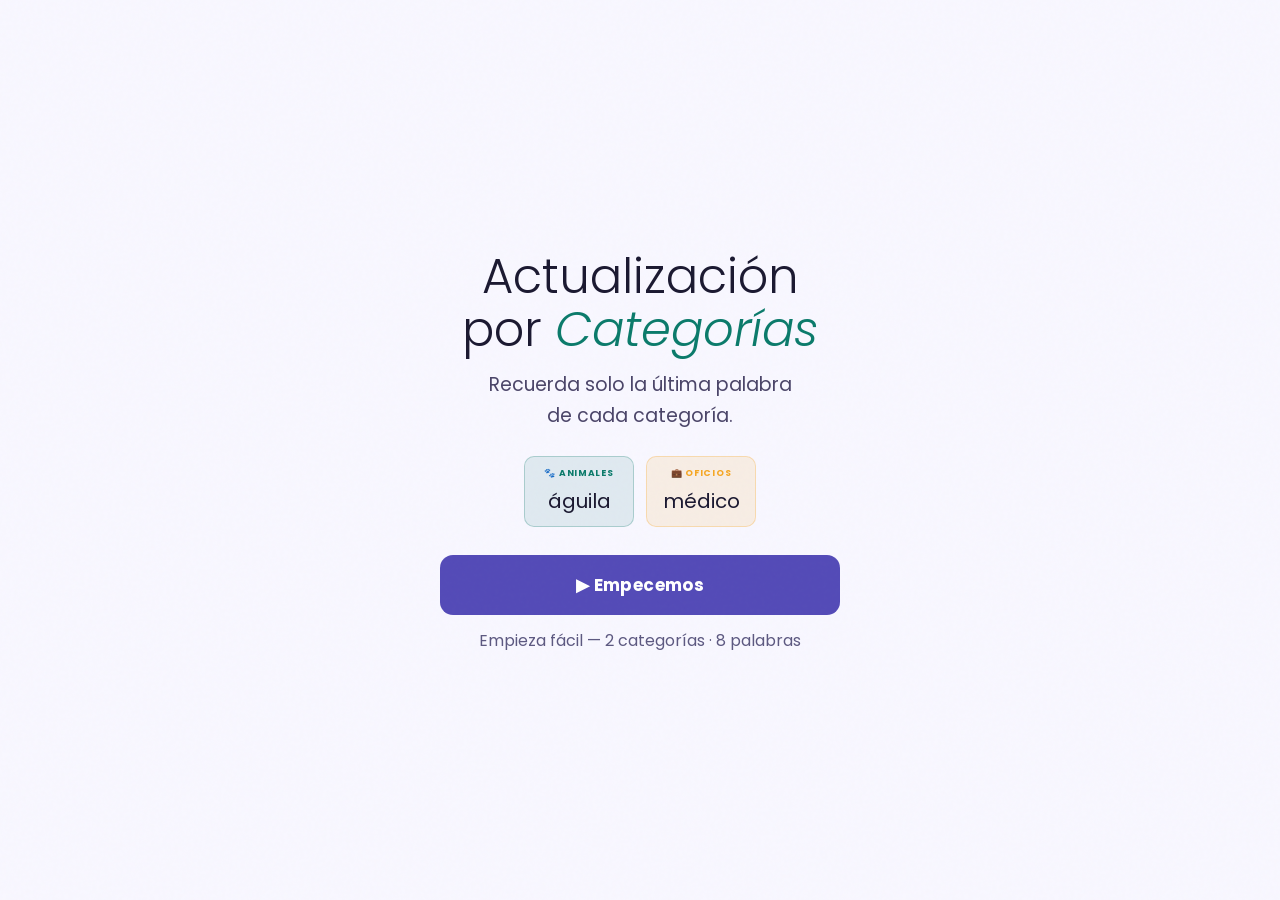
==== commit 4399e120: "Add files via upload" ====
--- a/actualizacion_categorias.html
+++ b/actualizacion_categorias.html
@@ -9,12 +9,12 @@
 :root {
   --bg:#F8F7FF; --bg2:#F0EEF8; --card:#FFFFFF; --card2:#F4F2FC;
   --border:rgba(0,0,0,0.07); --border2:rgba(0,0,0,0.13);
-  --text:#1A1830; --text2:#4A4468; --text3:#8B87A8;
+  --text:#1A1830; --text2:#4A4468; --text3:#5C5880;
   /* Brand violet — primary accent */
   --violet:#6C5CE7; --violet-d:rgba(108,92,231,0.10); --violet-b:rgba(108,92,231,0.25);
   --violet-deep:#534AB7;
   /* Teal — action/success/interactive */
-  --teal:#1AAF9A; --teal-d:rgba(26,175,154,0.10); --teal-b:rgba(26,175,154,0.25);
+  --teal:#0A7A6A; --teal-d:rgba(10,122,106,0.10); --teal-b:rgba(10,122,106,0.25);
   /* Supporting palette */
   --gold:#C9A84C; --gold-l:rgba(201,168,76,0.12); --gold-b:rgba(201,168,76,0.30);
   --amber:#F5A623; --amber-d:rgba(245,166,35,0.12); --amber-b:rgba(245,166,35,0.28);
